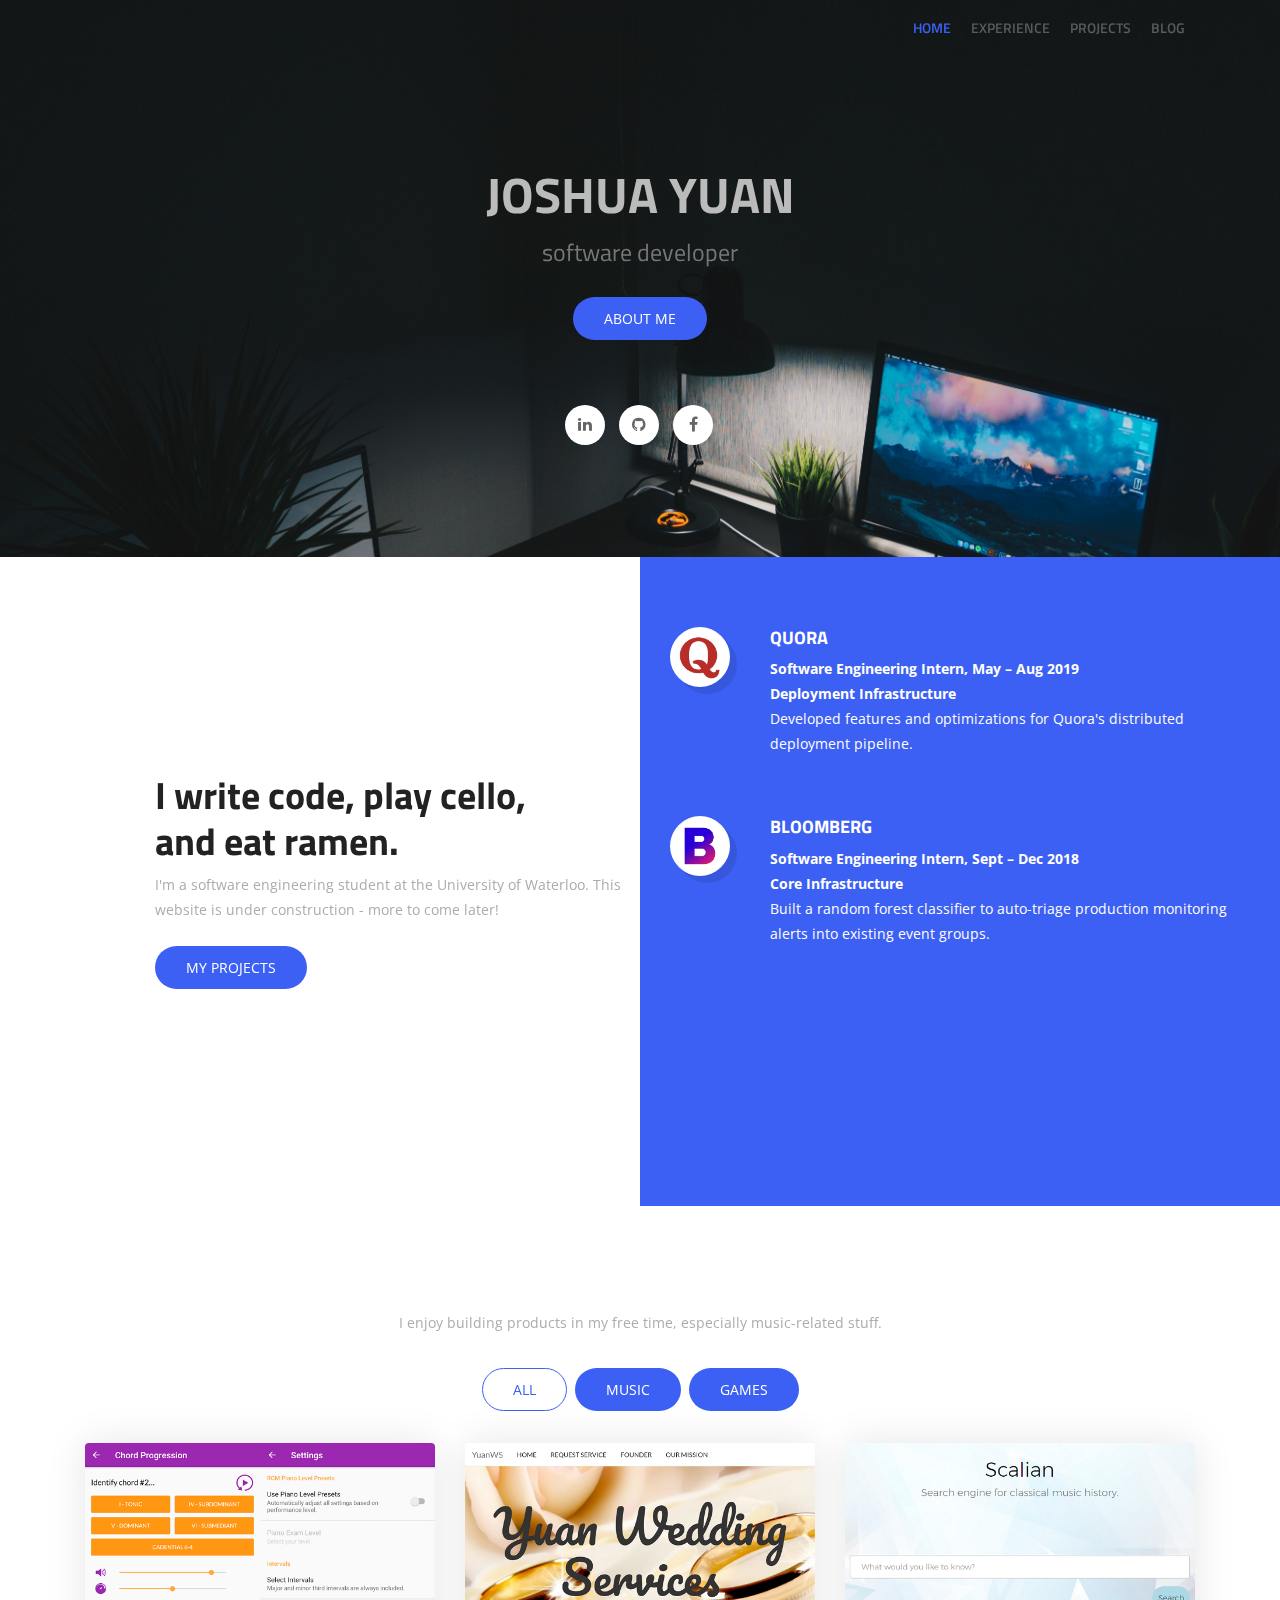
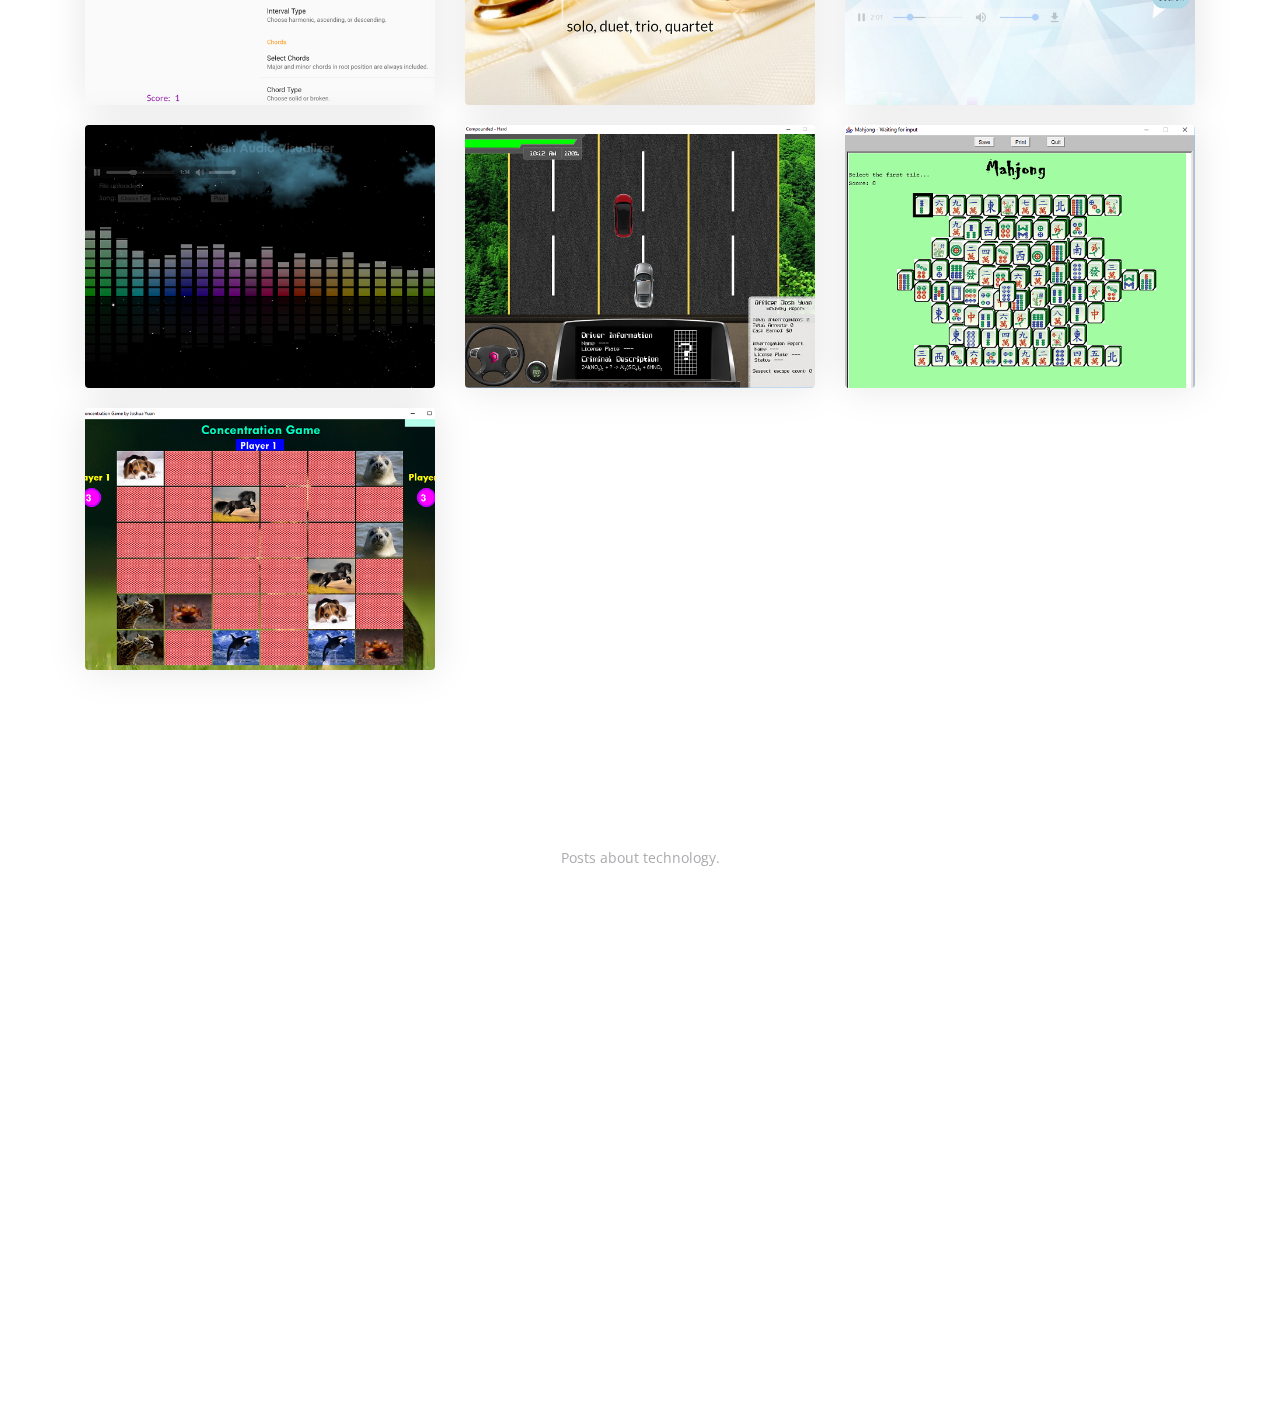
==== index.html @ 217c74e8 "add ramen" ====
<!DOCTYPE html>
<html lang="en">
  <head>
    <!-- Required meta tags -->
    <meta charset="utf-8">
    <meta name="viewport" content="width=device-width, initial-scale=1, shrink-to-fit=no">

    <title id="#joshuayuan">Joshua Yuan</title>

    <!-- Bootstrap CSS -->
    <link rel="stylesheet" href="assets/css/bootstrap.min.css" >
    <!-- Icon -->
    <link rel="stylesheet" href="assets/fonts/line-icons.css">
    <!-- Slicknav -->
    <link rel="stylesheet" href="assets/css/slicknav.css">
    <!-- Owl carousel -->
    <link rel="stylesheet" href="assets/css/owl.carousel.min.css">
    <link rel="stylesheet" href="assets/css/owl.theme.css">
    
    <link rel="stylesheet" href="assets/css/magnific-popup.css">
    <link rel="stylesheet" href="assets/css/nivo-lightbox.css">
    <!-- Animate -->
    <link rel="stylesheet" href="assets/css/animate.css">
    <!-- Main Style -->
    <link rel="stylesheet" href="assets/css/main.css">
    <!-- Responsive Style -->
    <link rel="stylesheet" href="assets/css/responsive.css">
    <link rel="stylesheet" href="https://cdnjs.cloudflare.com/ajax/libs/font-awesome/4.7.0/css/font-awesome.min.css">
  </head>
  <body>

    <!-- Header Area wrapper Starts -->
    <header id="header-wrap">
      <!-- Navbar Start -->
      <nav class="navbar navbar-expand-md bg-inverse fixed-top scrolling-navbar">
        <div class="container">
          <!-- Brand and toggle get grouped for better mobile display -->
          <!-- <a href="index.html" class="navbar-brand"><img src="assets/img/logo.png" alt=""></a>        -->
          <button class="navbar-toggler" type="button" data-toggle="collapse" data-target="#navbarCollapse" aria-controls="navbarCollapse" aria-expanded="false" aria-label="Toggle navigation">
            <i class="lni-menu"></i>
          </button>
          <div class="collapse navbar-collapse" id="navbarCollapse">
            <ul class="navbar-nav mr-auto w-100 justify-content-end clearfix">
              <li class="nav-item active">
                <a class="nav-link" href="#hero-area">
                  Home
                </a>
              </li>
              <li class="nav-item">
                <a class="nav-link" href="#experience">
                  Experience
                </a>
              </li>
              <li class="nav-item">
                <a class="nav-link" href="#projects">
                  Projects
                </a>
              </li>
              <li class="nav-item">
                <a class="nav-link" href="#blog">
                  Blog
                </a>
              </li>
            </ul>
          </div>
        </div>
      </nav>
      <!-- Navbar End -->

      <!-- Hero Area Start -->
      <div id="hero-area" class="hero-area-bg">
        <div class="container">
          <div class="row">
            <div class="col-md-12 col-sm-12">
              <div class="contents text-center">
                <div class="wow fadeInUp">
                  <h2 class="head-title">Joshua Yuan</h2>
                  <h3 id="subtitle">software developer</h3>
                </div>
                <div class="header-button wow fadeInUp" data-wow-delay="0.3s">
                  <a href="#experience" class="btn btn-common">About Me</a>
                </div>
              </div>
              <div class="row">
                <div class="col-lg-4 col-md-3 col-xs-12">
                  <div class="footer-logo">
                    <!-- <img src="assets/img/logo.png" alt=""> -->
                  </div>
                </div>
                <div class="col-lg-4 col-md-4 col-xs-12">     
                  <div class="social-icon text-center">
                    <a class="linkedin" href="https://www.linkedin.com/in/joshuayuan"><i class="fa fa-linkedin"></i></a>
                    <a class="linkedin" href="https://github.com/joshyuan360"><i class="fa fa-github"></i></a>
                    <a class="linkedin" href="https://www.facebook.com/yuan.joshua"><i class="fa fa-facebook"></i></a>
                  </div>
                </div>
                <div class="col-lg-4 col-md-5 col-xs-12">
                </div> 
              </div>
 <!--              <div class="img-thumb text-center wow fadeInUp" data-wow-delay="0.6s">
                <img class="img-fluid" src="assets/img/hero-1.png" alt="">
              </div> -->
            </div>
          </div>
        </div>
      </div>
      <!-- Hero Area End -->

    </header>
    <!-- Header Area wrapper End -->

    <!-- Feature Section Start -->
    <div id="experience">
      <div class="container-fluid">
        <div class="row">
          <div class="col-lg-6 col-md-12 col-sm-12">
            <div class="text-wrapper">
              <div>
                <h2 class="title-hl wow fadeInLeft" data-wow-delay="0.3s">I write code, play cello, <br> and eat ramen.</h2>
                <p class="mb-4">I'm a software engineering student at the University of Waterloo. This website is under construction - more to come later!</p>
                <a href="#projects" class="btn btn-common">My Projects</a>
              </div>
            </div>
          </div>
          <div class="col-lg-6 col-md-12 col-sm-12 padding-none feature-bg">
            <div class="feature-thumb">
              <div class="feature-item wow fadeInDown" data-wow-duration="1000ms" data-wow-delay="300ms">
                <div class="icon company-icon" id="quora-icon">
                </div>
                <div class="feature-content">
                  <h3>Quora</h3>
                  <p><b>Software Engineering Intern, May – Aug 2019<br>
                  Deployment Infrastructure</b><br>
                  Developed features and optimizations for Quora's distributed deployment pipeline.</p>
                </div>
              </div>
              <div class="feature-item wow fadeInDown" data-wow-duration="1000ms" data-wow-delay="500ms">
                <div class="icon company-icon" id="bloomberg-icon">
                </div>
                <div class="feature-content">
                  <h3>Bloomberg</h3>
                  <p><b>Software Engineering Intern, Sept – Dec 2018<br>
                  Core Infrastructure</b><br>
                  <p>Built a random forest classifier to auto-triage production monitoring alerts into existing event groups.</p>
                </div>
              </div>
              <div class="feature-item wow fadeInDown" data-wow-duration="1000ms" data-wow-delay="700ms">
                <div class="icon company-icon" id="shopify-icon">
                </div>
                <div class="feature-content">
                  <h3>Shopify</h3>
                  <p><b>Software Engineering Intern, Jan – Apr 2018<br>
                  Merchant Globalization</b><br>
                  <p>Created a background web service that detects and logs tax miscalculations during checkout.</p>
                </div>
              </div>
            </div>
          </div>
        </div>
      </div>
    </div>
    <!-- Feature Section End -->
    
    <!-- Portfolio Section -->
    <section id="projects" class="section-padding">
      <!-- Container Starts -->
      <div class="container">
        <div class="section-header text-center">
          <h2 class="section-title wow fadeInDown" data-wow-delay="0.3s">Personal Projects</h2>
          <p>I enjoy building products in my free time, especially music-related stuff.</p>
        </div>
        <div class="row">          
          <div class="col-md-12">
            <!-- Portfolio Controller/Buttons -->
            <div class="controls text-center">
              <a class="filter active btn btn-common btn-effect" data-filter="all">
                All 
              </a>
              <a class="filter btn btn-common btn-effect" data-filter=".music">
                Music 
              </a>
              <a class="filter btn btn-common btn-effect" data-filter=".games">
                Games
              </a>
            </div>
            <!-- Portfolio Controller/Buttons Ends-->
          </div>
        </div>

        <!-- Portfolio Recent Projects -->
        <div id="portfolio" class="row">
          <div class="col-lg-4 col-md-6 col-xs-12 mix music">
            <div class="portfolio-item">
              <div class="shot-item">
                <img src="assets/img/portfolio/eartraining.png" alt="" />  
                <div class="single-content">
                  <div class="fancy-table">
                    <div class="table-cell">
                      <div class="zoom-icon">
                        <a class="lightbox" href="assets/img/portfolio/img-1.jpg"></a>
                      </div>
                      <a href="https://play.google.com/store/apps/details?id=com.joshuayuan.eartraining">Ear Training</a>
                      <p>Aural training app for classical musicians with over 23k downloads on Google Play (Android).</p>
                    </div>
                  </div>
                </div>
              </div>               
            </div>
          </div>
          <div class="col-lg-4 col-md-6 col-xs-12 mix music">
            <div class="portfolio-item">
              <div class="shot-item">
                <img src="assets/img/portfolio/wedding.png" alt="" /> 
                <div class="single-content">
                  <div class="fancy-table">
                    <div class="table-cell">
                      <div class="zoom-icon">
                        <a class="lightbox" href="assets/img/portfolio/img-2.jpg"></a>
                      </div>
                      <a href="http://weddings.joshuayuan.com/">Wedding Music Services</a>
                      <p>Connects wedding organizers to live wedding performers across the Greater Toronto Area. Request solo performances, duets, trio, and quartets.</p>
                    </div>
                  </div>
                </div>
              </div>               
            </div>
          </div>
          <div class="col-lg-4 col-md-6 col-xs-12 mix music">
            <div class="portfolio-item">
              <div class="shot-item">
                <img src="assets/img/portfolio/scalian.png" alt="" />  
                <div class="single-content">
                  <div class="fancy-table">
                    <div class="table-cell">
                      <div class="zoom-icon">
                        <a class="lightbox" href="assets/img/portfolio/img-3.jpg"></a>
                      </div>
                      <a href="http://history.joshuayuan.com/">Scalian</a>
                      <p>A search engine for music history that uses natural language processing.</p>
                    </div>
                  </div>
                </div>
              </div>               
            </div>
          </div>
          <div class="col-lg-4 col-md-6 col-xs-12 mix music">
            <div class="portfolio-item">
              <div class="shot-item">
                <img src="assets/img/portfolio/visualizer.png" alt="" /> 
                <div class="single-content">
                  <div class="fancy-table">
                    <div class="table-cell">
                      <div class="zoom-icon">
                        <a class="lightbox" href="assets/img/portfolio/img-4.jpg"></a>
                      </div>
                      <a href="http://audiovisualizer.joshuayuan.com/">Audio Visualizer</a>
                      <p>Upload your favourite song and see real-time animations!</p>
                    </div>
                  </div>
                </div>
              </div>               
            </div>
          </div>
          <div class="col-lg-4 col-md-6 col-xs-12 mix games">
            <div class="portfolio-item">
              <div class="shot-item">
                <img src="assets/img/portfolio/compounded.png" alt="" />  
                <div class="single-content">
                  <div class="fancy-table">
                    <div class="table-cell">
                      <div class="zoom-icon">
                        <a class="lightbox" href="assets/img/portfolio/img-5.jpg"></a>
                      </div>
                      <a href="https://www.dropbox.com/s/d13jefhcqn0vv1t/Compounded.zip?dl=0">Compounded</a>
                      <p>Desktop car racing game designed to help high school students learn chemistry concepts.</p>
                    </div>
                  </div>
                </div>
              </div>               
            </div>
          </div>
          <div class="col-lg-4 col-md-6 col-xs-12 mix games">
            <div class="portfolio-item">
              <div class="shot-item">
                <img src="assets/img/portfolio/mahjong.png" alt="" />  
                <div class="single-content">
                  <div class="fancy-table">
                    <div class="table-cell">
                      <div class="zoom-icon">
                        <a class="lightbox" href="assets/img/portfolio/img-6.jpg"></a>
                      </div>
                      <a href="http://www.joshuayuan.com/software/Mahjong.zip">Mahjong Solitaire</a>
                      <p>A puzzle game based on a classic Chinese game for four persons.</p>
                    </div>
                  </div>
                </div>
              </div>               
            </div>
          </div>
          <div class="col-lg-4 col-md-6 col-xs-12 mix games">
            <div class="portfolio-item">
              <div class="shot-item">
                <img src="assets/img/portfolio/concentration.png" alt="" />  
                <div class="single-content">
                  <div class="fancy-table">
                    <div class="table-cell">
                      <div class="zoom-icon">
                        <a class="lightbox" href="assets/img/portfolio/img-6.jpg"></a>
                      </div>
                      <a href="http://www.joshuayuan.com/software/ConcentrationGame.zip">Concentration</a>
                      <p>Try to flip two cards with the same animal - challenge your memory!</p>
                    </div>
                  </div>
                </div>
              </div>               
            </div>
          </div>
        </div>
      </div>
      <!-- Container Ends -->
    </section>
    <!-- Portfolio Section Ends --> 

    <!-- Blog Section -->
    <section id="blog" class="section-padding">
      <!-- Container Starts -->
      <div class="container">
        <div class="section-header text-center">
          <h2 class="section-title wow fadeInDown" data-wow-delay="0.3s">Latest Blog</h2>
          <p>Posts about technology.</p>
        </div>
        <div class="row">
          <div class="col-lg-4 col-md-6 col-sm-12 col-xs-12 blog-item">
            <!-- Blog Item Starts -->
            <div class="blog-item-wrapper wow fadeInLeft" data-wow-delay="0.3s">
              <div class="blog-item-img">
                <a href="http://blog.joshuayuan.com/2018/12/09/tax-engine-componentization-@-shopify.html">
                  <img src="assets/img/blog/img3.jpg" alt="">
                </a>                
              </div>
              <div class="blog-item-text"> 
                <h3>
                <a href="http://blog.joshuayuan.com/2018/12/09/tax-engine-componentization-@-shopify.html">Tax Engine Componentization @ Shopify</a>
                </h3>
                <p>
                The engineering decisions made by Shopify’s tax team during their search for the best way to decouple the new tax engine with its consumers.
                </p>
                <a href="http://blog.joshuayuan.com/2018/12/09/tax-engine-componentization-@-shopify.html" class="btn btn-common btn-rm">Read More</a>
              </div>
            </div>
            <!-- Blog Item Wrapper Ends-->
          </div>

          <div class="col-lg-4 col-md-6 col-sm-12 col-xs-12 blog-item">
            <!-- Blog Item Starts -->
            <div class="blog-item-wrapper wow fadeInUp" data-wow-delay="0.6s">
              <div class="blog-item-img">
                <a href="#">
                  <img src="assets/img/blog/img2.jpg" alt="">
                </a>                
              </div>
              <div class="blog-item-text"> 
                <h3>
                <a href="#">Improving Continuous Deployment Efficiency @ Quora</a>
                </h3>
                <p>
                Engineering tradeoffs, optimization tradeoffs, increasing parallelism. 
                </p>
                <a href="#" class="btn btn-common btn-rm">Coming Soon</a>
              </div>
            </div>
            <!-- Blog Item Wrapper Ends-->
          </div>
        </div>
      </div>
    </section>
    <!-- blog Section End -->

    <!-- Go to Top Link -->
    <a href="#" class="back-to-top">
    	<i class="lni-arrow-up"></i>
    </a>
    
    <!-- Preloader -->
    <div id="preloader">
      <div class="loader" id="loader-1"></div>
    </div>
    <!-- End Preloader -->
    
    <!-- jQuery first, then Popper.js, then Bootstrap JS -->
    <script src="assets/js/jquery-min.js"></script>
    <script src="assets/js/popper.min.js"></script>
    <script src="assets/js/bootstrap.min.js"></script>
    <script src="assets/js/owl.carousel.min.js"></script>
    <script src="assets/js/jquery.mixitup.js"></script>
    <script src="assets/js/wow.js"></script>
    <script src="assets/js/jquery.nav.js"></script>
    <script src="assets/js/scrolling-nav.js"></script>
    <script src="assets/js/jquery.easing.min.js"></script>
    <script src="assets/js/jquery.counterup.min.js"></script>  
    <script src="assets/js/nivo-lightbox.js"></script>     
    <script src="assets/js/jquery.magnific-popup.min.js"></script>     
    <script src="assets/js/waypoints.min.js"></script>   
    <script src="assets/js/jquery.slicknav.js"></script>
    <script src="assets/js/main.js"></script>
    <script src="assets/js/form-validator.min.js"></script>
    <script src="assets/js/contact-form-script.min.js"></script>
      
  </body>
</html>
---- assets/fonts/line-icons.css ----
@font-face {
  font-family: 'LineIcons';
  src:  url('../fonts/LineIcons.eot?tc3uo0');
  src:  url('../fonts/LineIcons.eot?tc3uo0#iefix') format('embedded-opentype'),
    url('../fonts/LineIcons.ttf?tc3uo0') format('truetype'),
    url('../fonts/LineIcons.woff?tc3uo0') format('woff'),
    url('../fonts/LineIcons.svg?tc3uo0#LineIcons') format('svg');
  font-weight: normal;
  font-style: normal;
}

[class^="lni-"], [class*=" lni-"] {
  /* use !important to prevent issues with browser extensions that change fonts */
  font-family: 'LineIcons' !important;
  speak: none;
  font-style: normal;
  font-weight: normal;
  font-variant: normal;
  text-transform: none;
  line-height: 1;

  /* Better Font Rendering =========== */
  -webkit-font-smoothing: antialiased;
  -moz-osx-font-smoothing: grayscale;
}

.lni-image:before {
  content: "\e991";
}
.lni-linkedin-filled:before {
  content: "\e9ac";
}
.lni-add-files:before {
  content: "\e900";
}
.lni-agenda:before {
  content: "\e901";
}
.lni-alarm-clock:before {
  content: "\e902";
}
.lni-alarm:before {
  content: "\e903";
}
.lni-amazon:before {
  content: "\e904";
}
.lni-amex:before {
  content: "\e905";
}
.lni-anchor:before {
  content: "\e906";
}
.lni-android:before {
  content: "\e907";
}
.lni-angle-double-down:before {
  content: "\e908";
}
.lni-angle-double-left:before {
  content: "\e909";
}
.lni-angle-double-right:before {
  content: "\e90a";
}
.lni-angle-double-up:before {
  content: "\e90b";
}
.lni-apartment:before {
  content: "\e90c";
}
.lni-apple:before {
  content: "\e90d";
}
.lni-archive:before {
  content: "\e90e";
}
.lni-arrow-down-circle:before {
  content: "\e90f";
}
.lni-arrow-down:before {
  content: "\e910";
}
.lni-arrow-left-circle:before {
  content: "\e911";
}
.lni-arrow-left:before {
  content: "\e912";
}
.lni-arrow-right-circle:before {
  content: "\e913";
}
.lni-arrow-right:before {
  content: "\e914";
}
.lni-arrow-top-left:before {
  content: "\e915";
}
.lni-arrow-top-right:before {
  content: "\e916";
}
.lni-arrow-up-circle:before {
  content: "\e917";
}
.lni-arrow-up:before {
  content: "\e918";
}
.lni-arrows-horizontal:before {
  content: "\e919";
}
.lni-arrows-vertical:before {
  content: "\e91a";
}
.lni-ban:before {
  content: "\e91b";
}
.lni-bar-chart:before {
  content: "\e91c";
}
.lni-basketball:before {
  content: "\e91d";
}
.lni-behance:before {
  content: "\e91e";
}
.lni-bi-cycle:before {
  content: "\e91f";
}
.lni-bitbucket:before {
  content: "\e920";
}
.lni-bitcoin:before {
  content: "\e921";
}
.lni-blackboard:before {
  content: "\e922";
}
.lni-bluetooth:before {
  content: "\e923";
}
.lni-bold:before {
  content: "\e924";
}
.lni-bolt-alt:before {
  content: "\e925";
}
.lni-bolt:before {
  content: "\e926";
}
.lni-book:before {
  content: "\e927";
}
.lni-bookmark-alt:before {
  content: "\e928";
}
.lni-bookmark:before {
  content: "\e929";
}
.lni-briefcase:before {
  content: "\e92a";
}
.lni-brush-alt:before {
  content: "\e92b";
}
.lni-brush:before {
  content: "\e92c";
}
.lni-bubble:before {
  content: "\e92d";
}
.lni-bug:before {
  content: "\e92e";
}
.lni-bulb:before {
  content: "\e92f";
}
.lni-bullhorn:before {
  content: "\e930";
}
.lni-bus:before {
  content: "\e931";
}
.lni-calendar:before {
  content: "\e932";
}
.lni-camera:before {
  content: "\e933";
}
.lni-car:before {
  content: "\e934";
}
.lni-cart-full:before {
  content: "\e935";
}
.lni-cart:before {
  content: "\e936";
}
.lni-check-box:before {
  content: "\e937";
}
.lni-check-mark-circle:before {
  content: "\e938";
}
.lni-chevron-down-circle:before {
  content: "\e939";
}
.lni-chevron-down:before {
  content: "\e93a";
}
.lni-chevron-left-circle:before {
  content: "\e93b";
}
.lni-chevron-left:before {
  content: "\e93c";
}
.lni-chevron-right-circle:before {
  content: "\e93d";
}
.lni-chevron-right:before {
  content: "\e93e";
}
.lni-chevron-up-circle:before {
  content: "\e93f";
}
.lni-chevron-up:before {
  content: "\e940";
}
.lni-chrome:before {
  content: "\e941";
}
.lni-circle-minus:before {
  content: "\e942";
}
.lni-clipboard:before {
  content: "\e943";
}
.lni-close:before {
  content: "\e944";
}
.lni-cloud-check:before {
  content: "\e945";
}
.lni-cloud-download:before {
  content: "\e946";
}
.lni-cloud-sync:before {
  content: "\e947";
}
.lni-cloud-upload:before {
  content: "\e948";
}
.lni-cloud:before {
  content: "\e949";
}
.lni-code:before {
  content: "\e94a";
}
.lni-coffee-cup:before {
  content: "\e94b";
}
.lni-cog:before {
  content: "\e94c";
}
.lni-color-pallet:before {
  content: "\e94d";
}
.lni-comment-reply-alt:before {
  content: "\e94e";
}
.lni-comments-alt:before {
  content: "\e94f";
}
.lni-comments:before {
  content: "\e950";
}
.lni-construction:before {
  content: "\e951";
}
.lni-control-panel:before {
  content: "\e952";
}
.lni-crop:before {
  content: "\e953";
}
.lni-cross-circle:before {
  content: "\e954";
}
.lni-crown:before {
  content: "\e955";
}
.lni-css3:before {
  content: "\e956";
}
.lni-cup:before {
  content: "\e957";
}
.lni-cut:before {
  content: "\e958";
}
.lni-dashboard:before {
  content: "\e959";
}
.lni-database:before {
  content: "\e95a";
}
.lni-dinner:before {
  content: "\e95b";
}
.lni-direction-alt:before {
  content: "\e95c";
}
.lni-direction-ltr:before {
  content: "\e95d";
}
.lni-direction-rtl:before {
  content: "\e95e";
}
.lni-direction:before {
  content: "\e95f";
}
.lni-display:before {
  content: "\e960";
}
.lni-download:before {
  content: "\e961";
}
.lni-drop:before {
  content: "\e962";
}
.lni-dropbox:before {
  content: "\e963";
}
.lni-drupal:before {
  content: "\e964";
}
.lni-emoji-neutral:before {
  content: "\e965";
}
.lni-emoji-sad:before {
  content: "\e966";
}
.lni-emoji-smile:before {
  content: "\e967";
}
.lni-empty-file:before {
  content: "\e968";
}
.lni-enter:before {
  content: "\e969";
}
.lni-envelope:before {
  content: "\e96a";
}
.lni-eraser:before {
  content: "\e96b";
}
.lni-exit-down:before {
  content: "\e96c";
}
.lni-exit-up:before {
  content: "\e96d";
}
.lni-exit:before {
  content: "\e96e";
}
.lni-eye:before {
  content: "\e96f";
}
.lni-facebook-filled:before {
  content: "\e970";
}
.lni-facebook:before {
  content: "\e971";
}
.lni-files:before {
  content: "\e972";
}
.lni-film-play:before {
  content: "\e973";
}
.lni-firefox:before {
  content: "\e974";
}
.lni-flag-alt:before {
  content: "\e975";
}
.lni-flag-cubic:before {
  content: "\e976";
}
.lni-flag:before {
  content: "\e977";
}
.lni-folder:before {
  content: "\e978";
}
.lni-frame-contract:before {
  content: "\e979";
}
.lni-frame-expand:before {
  content: "\e97a";
}
.lni-full-screen:before {
  content: "\e97b";
}
.lni-funnel:before {
  content: "\e97c";
}
.lni-gallery:before {
  content: "\e97d";
}
.lni-game:before {
  content: "\e97e";
}
.lni-gift:before {
  content: "\e97f";
}
.lni-git:before {
  content: "\e980";
}
.lni-github:before {
  content: "\e981";
}
.lni-google-plus:before {
  content: "\e982";
}
.lni-graduation:before {
  content: "\e983";
}
.lni-grid-alt:before {
  content: "\e984";
}
.lni-grid:before {
  content: "\e985";
}
.lni-hammer:before {
  content: "\e986";
}
.lni-hand:before {
  content: "\e987";
}
.lni-harddrive:before {
  content: "\e988";
}
.lni-headphone-alt:before {
  content: "\e989";
}
.lni-headphone:before {
  content: "\e98a";
}
.lni-heart-filled:before {
  content: "\e98b";
}
.lni-heart-pulse:before {
  content: "\e98c";
}
.lni-heart:before {
  content: "\e98d";
}
.lni-help:before {
  content: "\e98e";
}
.lni-highlight-alt:before {
  content: "\e98f";
}
.lni-highlight:before {
  content: "\e990";
}
.lni-hobile:before {
  content: "\e992";
}
.lni-home:before {
  content: "\e993";
}
.lni-hourglass:before {
  content: "\e994";
}
.lni-html5:before {
  content: "\e995";
}
.lni-inbox:before {
  content: "\e996";
}
.lni-indent-decrease:before {
  content: "\e997";
}
.lni-indent-increase:before {
  content: "\e998";
}
.lni-Infinite:before {
  content: "\e999";
}
.lni-information:before {
  content: "\e99a";
}
.lni-instagram-filled:before {
  content: "\e99b";
}
.lni-instagram:before {
  content: "\e99c";
}
.lni-italic:before {
  content: "\e99d";
}
.lni-joomla:before {
  content: "\e99e";
}
.lni-key:before {
  content: "\e99f";
}
.lni-keyboard:before {
  content: "\e9a0";
}
.lni-laptop-phone:before {
  content: "\e9a1";
}
.lni-laptop:before {
  content: "\e9a2";
}
.lni-layers:before {
  content: "\e9a3";
}
.lni-layout:before {
  content: "\e9a4";
}
.lni-leaf:before {
  content: "\e9a5";
}
.lni-licencse:before {
  content: "\e9a6";
}
.lni-line-dashed:before {
  content: "\e9a7";
}
.lni-line-dotted:before {
  content: "\e9a8";
}
.lni-line-double:before {
  content: "\e9a9";
}
.lni-line-spacing:before {
  content: "\e9aa";
}
.lni-link:before {
  content: "\e9ab";
}
.lni-linkedin:before {
  content: "\e9ad";
}
.lni-list:before {
  content: "\e9ae";
}
.lni-lock:before {
  content: "\e9af";
}
.lni-magnet:before {
  content: "\e9b0";
}
.lni-magnifier:before {
  content: "\e9b1";
}
.lni-map-marker:before {
  content: "\e9b2";
}
.lni-map:before {
  content: "\e9b3";
}
.lni-mastercard:before {
  content: "\e9b4";
}
.lni-medall-alt:before {
  content: "\e9b5";
}
.lni-medall:before {
  content: "\e9b6";
}
.lni-medium:before {
  content: "\e9b7";
}
.lni-menu-circle:before {
  content: "\e9b8";
}
.lni-menu:before {
  content: "\e9b9";
}
.lni-mic:before {
  content: "\e9ba";
}
.lni-microphone:before {
  content: "\e9bb";
}
.lni-minus:before {
  content: "\e9bc";
}
.lni-mobile:before {
  content: "\e9bd";
}
.lni-more-alt:before {
  content: "\e9be";
}
.lni-more:before {
  content: "\e9bf";
}
.lni-mouse:before {
  content: "\e9c0";
}
.lni-move:before {
  content: "\e9c1";
}
.lni-music:before {
  content: "\e9c2";
}
.lni-notepad:before {
  content: "\e9c3";
}
.lni-package:before {
  content: "\e9c4";
}
.lni-page-break:before {
  content: "\e9c5";
}
.lni-paint-bucket:before {
  content: "\e9c6";
}
.lni-paint-roller:before {
  content: "\e9c7";
}
.lni-paperclip:before {
  content: "\e9c8";
}
.lni-paypal:before {
  content: "\e9c9";
}
.lni-pencil-alt:before {
  content: "\e9ca";
}
.lni-pencil:before {
  content: "\e9cb";
}
.lni-phone-handset:before {
  content: "\e9cc";
}
.lni-phone:before {
  content: "\e9cd";
}
.lni-pie-chart:before {
  content: "\e9ce";
}
.lni-pilcrow:before {
  content: "\e9cf";
}
.lni-pin-alt:before {
  content: "\e9d0";
}
.lni-pin-corner:before {
  content: "\e9d1";
}
.lni-pin:before {
  content: "\e9d2";
}
.lni-pinterest:before {
  content: "\e9d3";
}
.lni-playstore:before {
  content: "\e9d4";
}
.lni-plug:before {
  content: "\e9d5";
}
.lni-plus:before {
  content: "\e9d6";
}
.lni-pointer-down:before {
  content: "\e9d7";
}
.lni-pointer-left:before {
  content: "\e9d8";
}
.lni-pointer-right:before {
  content: "\e9d9";
}
.lni-pointer-up:before {
  content: "\e9da";
}
.lni-pointer:before {
  content: "\e9db";
}
.lni-power-switch:before {
  content: "\e9dc";
}
.lni-printer:before {
  content: "\e9dd";
}
.lni-pulse:before {
  content: "\e9de";
}
.lni-question-circle:before {
  content: "\e9df";
}
.lni-quora:before {
  content: "\e9e0";
}
.lni-reddit:before {
  content: "\e9e1";
}
.lni-reload:before {
  content: "\e9e2";
}
.lni-reply:before {
  content: "\e9e3";
}
.lni-rocket:before {
  content: "\e9e4";
}
.lni-rss-feed:before {
  content: "\e9e5";
}
.lni-ruler-alt:before {
  content: "\e9e6";
}
.lni-ruler-pencil:before {
  content: "\e9e7";
}
.lni-ruler:before {
  content: "\e9e8";
}
.lni-save-alt:before {
  content: "\e9e9";
}
.lni-save:before {
  content: "\e9ea";
}
.lni-search:before {
  content: "\e9eb";
}
.lni-select:before {
  content: "\e9ec";
}
.lni-share-alt:before {
  content: "\e9ed";
}
.lni-share:before {
  content: "\e9ee";
}
.lni-shield:before {
  content: "\e9ef";
}
.lni-shift-left:before {
  content: "\e9f0";
}
.lni-shift-right:before {
  content: "\e9f1";
}
.lni-shortcode:before {
  content: "\e9f2";
}
.lni-signal:before {
  content: "\e9f3";
}
.lni-slice:before {
  content: "\e9f4";
}
.lni-sort-alpha-asc:before {
  content: "\e9f5";
}
.lni-sort-amount-asc:before {
  content: "\e9f6";
}
.lni-soundcloud:before {
  content: "\e9f7";
}
.lni-spellcheck:before {
  content: "\e9f8";
}
.lni-spotify:before {
  content: "\e9f9";
}
.lni-spray:before {
  content: "\e9fa";
}
.lni-stamp:before {
  content: "\e9fb";
}
.lni-star-empty:before {
  content: "\e9fc";
}
.lni-star-filled:before {
  content: "\e9fd";
}
.lni-star-half:before {
  content: "\e9fe";
}
.lni-star:before {
  content: "\e9ff";
}
.lni-stats-down:before {
  content: "\ea00";
}
.lni-stats-up:before {
  content: "\ea01";
}
.lni-strikethrough:before {
  content: "\ea02";
}
.lni-stripe:before {
  content: "\ea03";
}
.lni-support:before {
  content: "\ea04";
}
.lni-tab:before {
  content: "\ea05";
}
.lni-tag:before {
  content: "\ea06";
}
.lni-target:before {
  content: "\ea07";
}
.lni-teabag:before {
  content: "\ea08";
}
.lni-text-align-right:before {
  content: "\ea09";
}
.lni-text-align-center:before {
  content: "\ea0a";
}
.lni-text-align-justify:before {
  content: "\ea0b";
}
.lni-text-align-left:before {
  content: "\ea0c";
}
.lni-text-format-remove:before {
  content: "\ea0d";
}
.lni-text-format:before {
  content: "\ea0e";
}
.lni-text-size:before {
  content: "\ea0f";
}
.lni-thought:before {
  content: "\ea10";
}
.lni-thumbs-down:before {
  content: "\ea11";
}
.lni-thumbs-up:before {
  content: "\ea12";
}
.lni-ticket-alt:before {
  content: "\ea13";
}
.lni-ticket:before {
  content: "\ea14";
}
.lni-timer:before {
  content: "\ea15";
}
.lni-train:before {
  content: "\ea16";
}
.lni-trash:before {
  content: "\ea17";
}
.lni-tshirt:before {
  content: "\ea18";
}
.lni-github-original:before {
  /*content: "\ea19";*/
  content: "\ea73";
}
.lni-github:before {
  content: "\ea1a";
}
.lni-underline:before {
  content: "\ea1b";
}
.lni-unlink:before {
  content: "\ea1c";
}
.lni-unlock:before {
  content: "\ea1d";
}
.lni-upload:before {
  content: "\ea1e";
}
.lni-user:before {
  content: "\ea1f";
}
.lni-users:before {
  content: "\ea20";
}
.lni-vector:before {
  content: "\ea21";
}
.lni-video:before {
  content: "\ea22";
}
.lni-visa:before {
  content: "\ea23";
}
.lni-volume-high:before {
  content: "\ea24";
}
.lni-volume-low:before {
  content: "\ea25";
}
.lni-volume-medium:before {
  content: "\ea26";
}
.lni-volume-mute:before {
  content: "\ea27";
}
.lni-wallet:before {
  content: "\ea28";
}
.lni-warning:before {
  content: "\ea29";
}
.lni-wheelchair:before {
  content: "\ea2a";
}
.lni-wordpress-filled:before {
  content: "\ea2b";
}
.lni-wordpress:before {
  content: "\ea2c";
}
.lni-world-alt:before {
  content: "\ea2d";
}
.lni-world:before {
  content: "\ea2e";
}
.lni-write:before {
  content: "\ea2f";
}
.lni-zip:before {
  content: "\ea30";
}
.lni-zoom-in:before {
  content: "\ea31";
}
.lni-zoom-out:before {
  content: "\ea32";
}
---- assets/css/main.css ----
@import url("https://fonts.googleapis.com/css?family=Open+Sans|Titillium+Web:600,700");
html {
  overflow-x: hidden;
}

#subtitle {
  font-size: 24px;
  margin-bottom: 30px;
  font-weight: normal;
  color: #777;
}

.company-icon {
  box-shadow: 7px 7px  rgba(0, 0, 0, 0.1);
}

#quora-icon {
  background-image: url('../img/logo/quora.png');
  background-size: cover;
}

#bloomberg-icon {
  background-image: url('../img/logo/bloomberg.png');
  background-size: cover;
}

#shopify-icon {
  background-image: url('../img/logo/shopify.png');
  background-size: cover;
}

body {
  background: #fff;
  font-size: 14px;
  font-weight: 400;
  font-family: 'Open Sans', sans-serif;
  -webkit-box-sizing: border-box;
  -moz-box-sizing: border-box;
  box-sizing: border-box;
  -webkit-font-smoothing: subpixel-antialiased;
  color: #abacae;
  line-height: 25px;
  -webkit-backface-visibility: hidden;
  backface-visibility: hidden;
  overflow-x: hidden;
}

h1, h2, h3, h4 {
  font-size: 38px;
  color: #222222;
  font-weight: 700;
  font-family: 'Titillium Web', sans-serif;
}

a {
  -webkit-transition: all 0.2s linear;
  -moz-transition: all 0.2s linear;
  -o-transition: all 0.2s linear;
  transition: all 0.2s linear;
}

a:hover {
  text-decoration: none;
}

a a:focus {
  outline: none;
}

p {
  font-weight: 400;
  font-family: 'Open Sans', sans-serif;
  margin: 0px;
  font-size: 14px;
}

ul, ol {
  list-style: outside none none;
  margin: 0;
  padding: 0;
}

ul li, ol li {
  list-style: none;
}

a:not([href]):not([tabindex]) {
  color: #fff;
}

.section-header {
  margin-bottom: 30px;
}

.section-header p {
  text: center;
  font-weight: 400;
  line-height: 26px;
}

.section-title {
  font-size: 30px;
  color: #222222;
  display: inline-block;
  font-weight: 700;
  text-transform: uppercase;
  position: relative;
}

.padding-none {
  padding: 0px;
}

.bg-gray {
  background: #f9f9f9;
}

.overlay {
  position: absolute;
  width: 100%;
  height: 100%;
  top: 0px;
  left: 0px;
  background: rgba(15, 17, 27, 0.8);
}

.btn {
  font-size: 14px;
  padding: 10px 30px;
  cursor: pointer;
  font-weight: 400;
  color: #fff;
  border-radius: 30px;
  -webkit-transition: all 0.2s linear;
  -moz-transition: all 0.2s linear;
  -o-transition: all 0.2s linear;
  transition: all 0.2s linear;
  display: inline-block;
}

.btn:focus,
.btn:active {
  box-shadow: none;
  outline: none;
  color: #fff;
}

.btn-common {
  background-color: #3d60f4;
  position: relative;
  z-index: 1;
  text-transform: uppercase;
}

.btn-common:hover {
  color: #fff;
  background-color: #222;
  box-shadow: 0 6px 22px rgba(0, 0, 0, 0.1);
  transition: all .2s ease-in-out;
  -moz-transition: all .2s ease-in-out;
  -webkit-transition: all .2s ease-in-out;
}

.btn-border {
  color: #3d60f4;
  background-color: transparent;
  border: 1px solid #3d60f4;
  border-radius: 30px;
  text-transform: uppercase;
}

.btn-border:hover {
  color: #fff;
  border-color: #3d60f4;
  background-color: #3d60f4;
}

.btn-border:focus {
  color: #fff;
  border-color: #3d60f4;
  background-color: #3d60f4;
}

.btn-lg {
  padding: 14px 33px;
  text-transform: uppercase;
  font-size: 16px;
}

.btn-rm {
  padding: 7px 18px;
  text-transform: capitalize;
}

button:focus {
  outline: none !important;
}

.icon-close, .icon-check {
  color: #3d60f4;
}

.social-icon a {
  color: #666;
  background: #fff;
  width: 40px;
  height: 40px;
  line-height: 34px;
  display: inline-block;
  text-align: center;
  border-radius: 100%;
  font-size: 16px;
  margin: 15px 6px 12px 4px;
  padding-top: 2px;
  transition: all 0.3s ease-in-out 0s;
  -moz-transition: all 0.3s ease-in-out 0s;
  -webkit-transition: all 0.3s ease-in-out 0s;
  -o-transition: all 0.3s ease-in-out 0s;
}

.social-icon a:hover {
  color: #fff !important;
}

.social-icon .facebook:hover {
  background: #3b5999;
}

.social-icon .github:hover {
  background: #4A9CEC;
}

.social-icon .instagram:hover {
  background: #D6274D;
}

.social-icon .linkedin:hover {
  background: #1260A2;
}

.social-icon .google:hover {
  background: #CE332A;
}

/* ScrollToTop */
a.back-to-top {
  display: none;
  position: fixed;
  bottom: 18px;
  right: 15px;
  text-decoration: none;
}

a.back-to-top i {
  display: block;
  font-size: 22px;
  width: 40px;
  height: 40px;
  line-height: 40px;
  color: #fff;
  background: #3d60f4;
  border-radius: 30px;
  text-align: center;
  transition: all 0.2s ease-in-out;
  -moz-transition: all 0.2s ease-in-out;
  -webkit-transition: all 0.2s ease-in-out;
  -o-transition: all 0.2s ease-in-out;
  box-shadow: 0 0 4px rgba(0, 0, 0, 0.14), 0 4px 8px rgba(0, 0, 0, 0.28);
}

a.back-to-top:hover, a.back-to-top:focus {
  text-decoration: none;
}

/* Preloader */
#preloader {
  position: fixed;
  top: 0;
  left: 0;
  right: 0;
  bottom: 0;
  background-color: #fff;
  z-index: 9999999;
}

.loader {
  top: 50%;
  width: 50px;
  height: 50px;
  border-radius: 100%;
  position: relative;
  margin: 0 auto;
}

#loader-1:before, #loader-1:after {
  content: "";
  position: absolute;
  top: -10px;
  left: -10px;
  width: 100%;
  height: 100%;
  border-radius: 100%;
  border: 7px solid transparent;
  border-top-color: #3d60f4;
}

#loader-1:before {
  z-index: 100;
  animation: spin 1s infinite;
}

#loader-1:after {
  border: 7px solid #f2f2f2;
}

@keyframes spin {
  0% {
    -webkit-transform: rotate(0deg);
    -ms-transform: rotate(0deg);
    -o-transform: rotate(0deg);
    transform: rotate(0deg);
  }
  100% {
    -webkit-transform: rotate(360deg);
    -ms-transform: rotate(360deg);
    -o-transform: rotate(360deg);
    transform: rotate(360deg);
  }
}

.section-padding {
  padding: 60px 0;
}

hr {
  border-top: 1px dotted #ddd;
}

.feature-bg {
  background: #3d60f4;
}

.text-wrapper {
  height: 100%;
  display: table;
  padding-left: 140px;
}

.text-wrapper > div {
  vertical-align: middle;
  display: table-cell;
}

.feature-thumb {
  padding: 40px 0;
}

.feature-item {
  padding: 30px;
}

.feature-item .icon {
  float: left;
  border: 1px solid #fff;
  width: 60px;
  height: 60px;
  text-align: center;
  border-radius: 50%;
  transition: all .6s ease;
  -moz-transition: all .6s ease;
  -webkit-transition: all .6s ease;
}

.feature-item .icon i {
  font-size: 36px;
  color: #fff;
  line-height: 80px;
}

.feature-content {
  color: #fff;
  margin-left: 100px;
}

.feature-content h3 {
  color: #fff;
  text-transform: uppercase;
  font-size: 18px;
}

.feature-item:hover .icon {
  background: #fff;
}

.feature-item:hover .icon i {
  color: #3d60f4;
}

/* Services Item */
.services-item {
  /*background: #fff;*/
  background-image: url('../img/portfolio/eartraining.png');
  background-size: cover;
  margin: 15px 0;
  padding: 30px;
  border-radius: 4px;
  text-align: left;
  box-shadow: 0px 0px 40px 0px rgba(0, 0, 0, 0.1);
  transition: all 0.3s ease-in-out 0s;
  -moz-transition: all 0.3s ease-in-out 0s;
  -webkit-transition: all 0.3s ease-in-out 0s;
  -o-transition: all 0.3s ease-in-out 0s;
}

.services-item .icon i {
  font-size: 42px;
  color: #3d60f4;
}

.services-item .services-content h3 {
  font-weight: 600;
  text-transform: uppercase;
  margin-bottom: 10px;
}

.services-item .services-content h3 a {
  font-size: 18px;
  color: #585b60;
}

.services-item .services-content h3 a:hover {
  color: #3d60f4;
}

.services-item:hover {
  box-shadow: 0 20px 30px 0 rgba(0, 0, 0, 0.08);
}

#service {
  position: relative;
}

/* Container Outside Shape */
.container-outside {
  position: absolute;
  top: 0;
  right: 0;
  width: 47.1%;
  height: 100%;
  background: #3d60f4;
  overflow: hidden;
}

.heading {
  padding-left: 30px;
}

.d-table {
  display: table;
  width: 100%;
  height: 100%;
}

.dt-cell {
  display: table-cell;
  vertical-align: middle;
}

.skill-area img {
  border-radius: 4px;
}

.skills-section {
  margin-top: 30px;
}

.skills-section .progress-box h5 {
  color: #222222;
  font-size: 14px;
  text-transform: uppercase;
  font-weight: 600;
}

.skills-section .progress {
  background: #f9f9f9;
  height: 10px;
  margin-bottom: 30px;
}

.skills-section .progress .progress-bar {
  background: #3d60f4;
}

.navbar-brand {
  position: relative;
  padding: 0px;
}

.top-nav-collapse {
  background: #fff;
  z-index: 999999;
  top: 0px !important;
  box-shadow: 0px 3px 6px 3px rgba(0, 0, 0, 0.06);
  -webkit-animation-duration: 1s;
  animation-duration: 1s;
  background: #fff !important;
}

.top-nav-collapse .navbar-brand {
  top: 0px;
}

.top-nav-collapse .navbar-nav .nav-link {
  color: #585b60 !important;
  margin-top: 0px !important;
  margin-bottom: 0px !important;
}

.top-nav-collapse .navbar-nav .nav-link:hover {
  cursor: pointer;
  color: #3d60f4 !important;
}

.top-nav-collapse .navbar-nav li.active a.nav-link {
  color: #3d60f4 !important;
}

.indigo {
  background: transparent;
}

.menu-bg {
  background: transparent;
}

.navbar-expand-md .navbar-nav .nav-link i {
  font-size: 14px;
  margin-left: 5px;
  vertical-align: middle;
  -webkit-transition: all 0.3s ease-in-out;
  -moz-transition: all 0.3s ease-in-out;
  transition: all 0.3s ease-in-out;
}

.navbar-expand-md .navbar-nav .nav-link {
  font-family: 'Titillium Web', sans-serif;
  color: #585b60;
  font-weight: 600;
  padding: 8px 10px;
  line-height: 40px;
  text-transform: uppercase;
  cursor: pointer;
  background: transparent;
  -webkit-transition: all 0.3s ease-in-out;
  -moz-transition: all 0.3s ease-in-out;
  transition: all 0.3s ease-in-out;
}

.navbar-expand-md .navbar-nav li a:hover,
.navbar-expand-md .navbar-nav li .active > a,
.navbar-expand-md .navbar-nav li a:focus {
  color: #3d60f4;
  outline: none;
}

.navbar-expand-md .navbar-nav .active > .nav-link,
.navbar-expand-md .navbar-nav .nav-link.active,
.navbar-expand-md .navbar-nav .nav-link.open,
.navbar-expand-md .navbar-nav .open > .nav-link {
  color: #3d60f4 !important;
}

.navbar-expand-md .navbar-nav .nav-link:focus,
.navbar-expand-md .navbar-nav .nav-link:hover {
  color: #3d60f4 !important;
}

.navbar {
  padding: 0;
}

.navbar li.active a.nav-link {
  color: #3d60f4;
}

.menu-white .navbar-nav .nav-link {
  color: #fff;
}

.dropdown-toggle::after {
  display: none;
}

.dropdown-menu {
  margin: 0;
  padding: 0;
  display: none;
  position: absolute;
  z-index: 99;
  min-width: 210px;
  background-color: #fff;
  white-space: nowrap;
  border-radius: 4px;
  -webkit-box-shadow: 0 6px 12px rgba(0, 0, 0, 0.175);
  box-shadow: 0 6px 12px rgba(0, 0, 0, 0.175);
  animation: fadeIn 0.4s;
  -webkit-animation: fadeIn 0.4s;
  -moz-animation: fadeIn 0.4s;
  -o-animation: fadeIn 0.4s;
  -ms-animation: fadeIn 0.4s;
}

.dropdown-menu:before {
  content: "";
  display: inline-block;
  position: absolute;
  bottom: 100%;
  left: 20%;
  margin-left: -5px;
  border-right: 10px solid transparent;
  border-left: 10px solid transparent;
  border-bottom: 10px solid #fff;
}

.dropdown:hover .dropdown-menu {
  display: block;
  position: absolute;
  text-align: left;
  top: 100%;
  border: none;
  animation: fadeIn 0.4s;
  -webkit-animation: fadeIn 0.4s;
  -moz-animation: fadeIn 0.4s;
  -o-animation: fadeIn 0.4s;
  -ms-animation: fadeIn 0.4s;
}

.dropdown .dropdown-menu .dropdown-item {
  width: 100%;
  padding: 10px 20px;
  font-size: 14px;
  color: #333;
  border-bottom: 1px solid #f1f1f1;
  text-decoration: none;
  display: inline-block;
  float: left;
  clear: both;
  position: relative;
  outline: 0;
  transition: all 0.3s ease-in-out;
  -webkit-transition: all 0.3s ease-in-out;
  -moz-transition: all 0.3s ease-in-out;
  -o-transition: all 0.3s ease-in-out;
  -ms-transition: all 0.3s ease-in-out;
}

.dropdown .dropdown-menu .dropdown-item:last-child {
  border-bottom: none;
  border-bottom-left-radius: 4px;
  border-bottom-right-radius: 4px;
}

.dropdown .dropdown-menu .dropdown-item:first-child {
  border-top-left-radius: 4px;
  border-top-right-radius: 4px;
}

.dropdown .dropdown-item:focus,
.dropdown .dropdown-item:hover,
.dropdown .dropdown-item.active {
  color: #3d60f4;
  background: #f7f7f7;
}

.dropdown-item.active, .dropdown-item:active {
  background: transparent;
}

.fadeInUpMenu {
  -webkit-animation-name: fadeInUpMenu;
  animation-name: fadeInUpMenu;
}

/* ==========================================================================
3. Hero Area
========================================================================== */
#hero-area {
  color: #fff;
  overflow: hidden;
  position: relative;
  background: url(../img/main.jpg);
  background-size: cover;
  padding-bottom: 100px;
}

#hero-area .contents {
  padding: 170px 0px 50px;
}

#hero-area .contents .head-title {
  /*color: #585b60;*/
  color: #bbb;
  text-transform: uppercase;
  font-size: 50px;
  line-height: 48px;
  font-weight: 700;
  margin-bottom: 20px;
}

/* Team Item */
.team-item:hover {
  box-shadow: 0 20px 30px 0 rgba(0, 0, 0, 0.08);
}

.team-item {
  margin: 15px 0;
  border-radius: 0px;
  box-shadow: 0px 0px 40px 0px rgba(0, 0, 0, 0.1);
  transition: all 0.3s ease-in-out 0s;
  -moz-transition: all 0.3s ease-in-out 0s;
  -webkit-transition: all 0.3s ease-in-out 0s;
  -o-transition: all 0.3s ease-in-out 0s;
}

.team-item .team-img {
  position: relative;
  cursor: pointer;
  overflow: hidden;
  border-radius: 0px;
}

.team-item .team-overlay {
  height: 100%;
  position: absolute;
  top: 0;
  background: rgba(255, 255, 255, 0.8);
  opacity: 0;
  width: 100%;
  border-radius: 0px;
  transition: all 0.3s ease-in-out 0s;
  -moz-transition: all 0.3s ease-in-out 0s;
  -webkit-transition: all 0.3s ease-in-out 0s;
  -o-transition: all 0.3s ease-in-out 0s;
}

.team-item .overlay-social-icon {
  color: #fff;
  top: 45%;
  position: absolute;
  display: table-cell;
  margin: 0 auto;
  width: 100%;
  transition: all 0.3s ease-in-out 0s;
  -moz-transition: all 0.3s ease-in-out 0s;
  -webkit-transition: all 0.3s ease-in-out 0s;
  -o-transition: all 0.3s ease-in-out 0s;
}

.team-item .overlay-social-icon .social-icons {
  padding-left: 0;
  transition: all 0.3s ease-in-out 0s;
  -moz-transition: all 0.3s ease-in-out 0s;
  -webkit-transition: all 0.3s ease-in-out 0s;
  -o-transition: all 0.3s ease-in-out 0s;
}

.team-item .overlay-social-icon .social-icons li {
  display: inline-block;
  margin: 0 4px;
}

.team-item .overlay-social-icon .social-icons li a {
  letter-spacing: 0px;
  outline: 0 !important;
}

.team-item .overlay-social-icon .social-icons li a i {
  font-size: 20px;
  color: #fff;
  width: 36px;
  height: 36px;
  background: #3d60f4;
  display: block;
  border-radius: 30px;
  line-height: 36px;
  transition: all 0.3s ease-in-out 0s;
  -moz-transition: all 0.3s ease-in-out 0s;
  -webkit-transition: all 0.3s ease-in-out 0s;
  -o-transition: all 0.3s ease-in-out 0s;
}

.team-item .overlay-social-icon .social-icons li a:hover .lni-facebook-filled {
  background: #3B5998;
}

.team-item .overlay-social-icon .social-icons li a:hover .lni-github-original {
  background: #00aced;
}

.team-item .overlay-social-icon .social-icons li a:hover .lni-instagram-filled {
  background: #fb3958;
}

.team-item .info-text {
  padding: 15px 20px;
  background: #fff;
}

.team-item .info-text h3 {
  font-size: 16px;
  text-transform: uppercase;
  font-weight: 700;
  margin-bottom: 5px;
}

.team-item .info-text h3 a {
  color: #333;
}

.team-item .info-text h3 a:hover {
  color: #3d60f4;
}

.team-item .info-text p {
  margin: 0;
  color: #888;
}

.team-item:hover .team-overlay {
  opacity: 1;
}

/* ==========================================================================
 Counter Section Style
 ========================================================================== */
#counter {
  background: url(../img/count-bg.jpg);
  background-position: center center;
  background-size: cover;
  position: relative;
  z-index: 1;
}

#counter .counter-text {
  height: 100%;
  width: 100%;
  display: table;
}

#counter .counter-text > div {
  vertical-align: middle;
  display: table-cell;
}

#counter .counter-text h3 {
  font-size: 30px;
  font-weight: 700;
  margin-bottom: 20px;
}

#counter .counter-text .desc-text p {
  margin-bottom: 15px;
}

#counter .counter-box {
  padding: 20px 15px;
  background: rgba(255, 255, 255, 0.1) none repeat scroll 0 0;
  overflow: hidden;
  border-radius: 0px;
  box-shadow: 0px 9px 16px 0px rgba(225, 225, 225, 0.004);
  text-align: center;
  position: relative;
}

#counter .counter-box .icon-o {
  color: #fff;
  margin-bottom: 20px;
}

#counter .counter-box .icon-o i {
  font-size: 42px;
}

#counter .counter-box h3 {
  color: #fff;
  font-size: 30px;
  font-weight: 700;
  padding-bottom: 10px;
  position: relative;
  transition: all 0.4s ease-in-out;
  -moz-transition: all 0.4s ease-in-out;
  -webkit-transition: all 0.4s ease-in-out;
  -o-transition: all 0.4s ease-in-out;
}

#counter .counter-box h3:before {
  position: absolute;
  content: '';
  height: 1px;
  width: 45px;
  left: 50%;
  bottom: 0;
  -webkit-transform: translateX(-50%);
  transform: translateX(-50%);
  background-color: #e5e5e5;
}

#counter .counter-box p {
  color: #fff;
  font-size: 16px;
}

/* ==========================================================================
   Video promo Style
   ========================================================================== */
.video-promo {
  position: relative;
  background: url(../img/bg-video.jpg);
}

.video-promo .video-promo-content {
  color: #fff;
  margin-bottom: 15px;
}

.video-promo .video-promo-content .video-popup {
  width: 80px;
  height: 80px;
  background: transparent;
  line-height: 80px;
  text-align: center;
  border: 3px solid #fff;
  color: #fff;
  border-radius: 50%;
  display: inline-block;
  font-size: 26px;
}

.video-promo .video-promo-content .video-popup:hover {
  background: #fff;
  color: #3d60f4;
  box-shadow: 0px 8px 9px 0px rgba(96, 94, 94, 0.17);
}

.video-promo .video-promo-content h2 {
  color: #fff;
  font-size: 30px;
  text-transform: uppercase;
}

.video-promo .video-promo-content p {
  color: #fff;
}

.client-item-wrapper {
  text-align: center;
  padding: 15px;
}

.client-item-wrapper img {
  opacity: 0.5;
  filter: grayscale(100%);
  -webkit-filter: grayscale(100%);
  filter: gray;
  transition: all .6s ease;
  -moz-transition: all .6s ease;
  -webkit-transition: all .6s ease;
}

.client-item-wrapper:hover img {
  opacity: 1;
  filter: grayscale(0%);
  -webkit-filter: grayscale(0%);
}

#latest .text-content {
  height: 100%;
  display: table;
  padding-left: 60px;
  padding-right: 120px;
}

#latest .text-content > div {
  vertical-align: middle;
  display: table-cell;
}

/* ==========================================================================
   Portfolio Section
   ========================================================================== */
#portfolios {
  background: #f9f9f9;
}

#portfolios .mix {
  padding: 0px;
}

#portfolios .portfolio-item {
  padding: 10px;
}

#portfolio .mix {
  display: none;
}

.controls {
  text-align: center;
  padding: 0px 0px 20px;
}

.controls .active {
  color: #3d60f4 !important;
  border-color: #3d60f4;
  background: transparent;
}

.controls .btn {
  text-transform: uppercase;
  margin: 2px;
}

.controls:hover {
  color: #fff;
  cursor: pointer;
}

.shot-item {
  width: 100%;
  height: 100%;
  overflow: hidden;
  position: relative;
  border-radius:4px;
  margin: 10px 0px;
  box-shadow: 0px 0px 40px 0px rgba(0, 0, 0, 0.1);
}

.shot-item img {
  width: 100%;
  height: 100%;
  transition: all .6s ease;
  -moz-transition: all .6s ease;
  -webkit-transition: all .6s ease;
}

.shot-item .single-content {
  background-color: rgba(22, 26, 39, 0.7);
  height: 100%;
  left: 0;
  opacity: 0;
  position: absolute;
  top: 0;
  transition: all .6s ease;
  -moz-transition: all .6s ease;
  -webkit-transition: all .6s ease;
  width: 100%;
}

.shot-item .single-content .fancy-table {
  display: table;
  height: 100%;
  left: 0;
  position: relative;
  top: 0;
  width: 100%;
  z-index: 2;
}

.shot-item .single-content .fancy-table .table-cell {
  display: table-cell;
  vertical-align: middle;
  text-align: center;
}

.shot-item .single-content .zoom-icon {
  margin-bottom: 15px;
}

.shot-item .single-content .zoom-icon a i {
  color: #fff;
  font-size: 22px;
  background: #3d60f4;
  width: 48px;
  height: 48px;
  display: block;
  line-height: 48px;
  margin: 0 auto;
  border-radius: 30px;
}

.shot-item .single-content a {
  color: #fff;
  text-transform: uppercase;
  font-size: 20px;
  font-weight: 600;
  font-family: 'Titillium Web', sans-serif;
}

.shot-item:hover img {
  -webkit-transform: scale(1.1);
  -ms-transform: scale(1.1);
  transform: scale(1.1);
}

.shot-item:hover .single-content {
  opacity: 1;
}

.shot-item:hover .single-content a {
  margin-bottom: 0;
}

/* ==========================================================================
   Pricing Table Style
   ========================================================================== */
#pricing {
  text-align: center;
}

#pricing .title {
  padding-top: 25px;
  padding-bottom: 25px;
  background: #3d60f4;
  border-top-right-radius: 4px;
  border-top-left-radius: 4px;
}

#pricing .title h3 {
  text-transform: uppercase;
  color: #fff;
  font-size: 18px;
  margin-bottom: 0px;
}

#pricing .table {
  margin-top: 15px;
  padding-bottom: 30px;
  border-radius: 4px;
  box-shadow: 0px 0px 40px 0px rgba(0, 0, 0, 0.1);
  -webkit-transition: all .3s linear;
  -moz-transition: all .3s linear;
  -ms-transition: all .3s linear;
  -o-transition: all .3s linear;
  transition: all .3s linear;
}

#pricing .table .icon {
  padding-top: 30px;
}

#pricing .table .icon i {
  color: #3d60f4;
  font-size: 42px;
}

#pricing .table .pricing-header {
  position: relative;
  padding-bottom: 20px;
  text-align: center;
}

#pricing .table .pricing-header .price-value {
  font-family: 'Titillium Web', sans-serif;
  font-size: 30px;
  color: #222222;
  position: relative;
  text-align: center;
  font-weight: 700;
  padding: 30px 0;
  border-bottom: 1px solid #f1f1f1;
}

#pricing .table .pricing-header .price-value sup {
  font-size: 18px;
  font-weight: 600;
  top: -18px;
}

#pricing .table .pricing-header .price-value span {
  font-size: 14px;
  font-weight: 600;
}

#pricing .table .description {
  text-align: center;
  padding: 0px 50px;
  margin-bottom: 20px;
}

#pricing .table .description li {
  font-size: 14px;
  font-weight: 400;
  color: #abacae;
  padding-bottom: 15px;
}

#pricing .table:hover {
  background: #ffffff;
  box-shadow: 0 20px 30px 0 rgba(0, 0, 0, 0.08);
}

#pricing #active-tb {
  background: #ffffff;
  box-shadow: 0 20px 30px 0 rgba(0, 0, 0, 0.08);
}

#pricing #active-tb .title {
  background: #222222;
}

#pricing #active-tb .price-value {
  color: #3d60f4;
}

#pricing #active-tb .btn-common {
  background: #222222;
}

#pricing .active {
  z-index: 99999;
}

/* ==========================================================================
  17. Blog 
   ========================================================================== */
#blog .blog-item-wrapper {
  background: #fff;
  border-radius: 4px;
  box-shadow: 0px 0px 40px 0px rgba(0, 0, 0, 0.1);
  -webkit-transition: transform 0.2s linear, -webkit-box-shadow 0.2s linear;
  -moz-transition: transform 0.2s linear, -moz-box-shadow 0.2s linear;
  transition: transform 0.2s linear, box-shadow 0.2s linear;
}

#blog .blog-item-wrapper:hover {
  box-shadow: 0 20px 30px 0 rgba(0, 0, 0, 0.08);
}

#blog .blog-item-wrapper:hover .blog-item-img:before {
  opacity: 1;
  height: 100%;
  width: 100%;
}

#blog .blog-item-img {
  position: relative;
  overflow: hidden;
  border-top-left-radius: 4px;
  border-top-right-radius: 4px;
}

#blog .blog-item-img img {
  width: 100%;
}

#blog .blog-item-text {
  padding: 20px;
}

#blog .blog-item-text h3 {
  font-size: 15px;
  font-weight: 600;
  display: block;
  text-transform: uppercase;
}

#blog .blog-item-text h3 a {
  color: #333;
}

#blog .blog-item-text h3 a:hover {
  color: #3d60f4;
}

#blog .blog-item-text p {
  line-height: 25px;
  margin-bottom: 20px;
}

.meta-tags {
  margin-bottom: 10px;
}

.meta-tags span {
  color: #999;
  margin-right: 10px;
}

.meta-tags span i {
  margin-right: 5px;
}

.meta-tags span a {
  color: #999;
}

.meta-tags span a:hover {
  color: #3d60f4;
}

.page-header {
  background-image: url(../img/page-header-bg.jpg);
  background-size: cover;
  background-position: center center;
  background-repeat: no-repeat;
  position: relative;
  height: 400px;
  width: 100%;
  margin: 0;
  padding: 0;
  z-index: 1;
}

.page-header::after {
  position: absolute;
  content: "";
  width: 100%;
  height: 100%;
  left: 0;
  top: 0;
  background-color: rgba(0, 0, 0, 0.8);
  z-index: -1;
}

.breadcrumb-wrapper {
  padding: 180px 0 100px;
}

.breadcrumb-wrapper h2 {
  color: #fff;
  font-size: 28px;
  font-weight: 700;
  line-height: 28px;
  margin-bottom: 10px;
  position: relative;
  text-transform: uppercase;
}

.breadcrumb-wrapper .breadcrumb-title p,
.breadcrumb-wrapper .breadcrumb-title a {
  color: #fff;
}

.breadcrumb-wrapper .breadcrumb-title p:hover,
.breadcrumb-wrapper .breadcrumb-title a:hover {
  color: #3d60f4;
}

#blog-single {
  padding: 60px 0;
}

#blog-single .blog-post {
  background: #fff;
  box-shadow: 0px 0px 40px 0px rgba(0, 0, 0, 0.1);
  overflow: hidden;
  margin-bottom: 40px;
}

#blog-single .blog-post .post-thumb img {
  width: 100%;
}

#blog-single .blog-post .post-content {
  padding: 30px;
}

#blog-single .blog-post .post-content h3 {
  font-size: 22px;
  padding-bottom: 10px;
}

.blog-comment {
  background: #fff;
  box-shadow: 0px 0px 40px 0px rgba(0, 0, 0, 0.1);
  padding: 50px 30px;
  margin-top: 30px;
  overflow: hidden;
}

.blog-comment h4 {
  font-size: 24px;
  margin-bottom: 30px;
}

.blog-comment .comment-list {
  list-style: none;
  margin: 0;
  padding: 0;
  margin-bottom: 50px;
}

.blog-comment .comment-list .the-comment {
  border-bottom: 1px solid #e7e6e6;
  padding-bottom: 25px;
  margin-bottom: 25px;
}

.blog-comment .comment-list .children {
  padding-left: 40px;
}

.blog-comment .avatar {
  float: left;
  margin-right: 15px;
  padding: 5px;
  border-radius: 4px;
  background: #ffffff;
  border: 1px solid #f1f1f1;
}

.blog-comment .comment-author {
  margin-bottom: 10px;
}

.blog-comment .meta {
  margin-bottom: 10px;
  color: #999;
}

.post-meta {
  color: #fff;
  margin-top: 15px;
  margin-bottom: 15px;
}

.post-meta ul li {
  display: inline-block;
  margin-right: 8px;
  margin-left: 8px;
}

.post-meta ul li i {
  margin-right: 5px;
}

.post-meta ul li a {
  color: #fff;
}

.post-meta ul li a:hover {
  color: #3d60f4;
}

.single-widget {
  margin-bottom: 30px;
}

.single-widget .form-control {
  margin-bottom: 0;
}

.single-widget {
  box-shadow: 0px 0px 40px 0px rgba(0, 0, 0, 0.1);
  padding: 20px;
}

.widget-latest-post h4,
.categories h4,
.tags h4 {
  color: #333333;
  font-size: 18px;
  font-weight: 400;
  letter-spacing: 0;
  line-height: 24px;
  margin-bottom: 30px;
  text-transform: capitalize;
  padding-bottom: 10px;
  border-bottom: 3px double #ddd;
}

.single-latest-post {
  margin-bottom: 20px;
  overflow: hidden;
}

.single-latest-post .latest-post-img {
  float: left;
  width: 30%;
  margin-right: 20px;
}

.single-latest-post a {
  color: #333333;
  font-size: 15px;
  line-height: 18px;
  font-weight: 700;
  letter-spacing: 0;
  text-transform: capitalize;
}

.single-latest-post h5 {
  margin-bottom: 0;
}

.single-latest-post a:hover {
  color: #3d60f4;
}

.categories ul li {
  padding-bottom: 10px;
}

.categories ul li a {
  color: #999999;
  display: block;
  font-size: 14px;
  font-weight: 400;
  letter-spacing: 0;
  line-height: 18px;
}

.categories ul li a:hover {
  color: #3d60f4;
}

.tags {
  width: 100%;
  display: inline-block;
}

.tags ul li a {
  color: #999;
  border: 1px solid #f1f1f1;
  padding: 5px 15px;
  margin: 0 5px 5px 0;
  font-size: 14px;
  font-weight: 400;
  letter-spacing: 0;
  line-height: 18px;
  display: block;
  float: left;
  -webkit-transition: all 0.3s ease 0s;
  -moz-transition: all 0.3s ease 0s;
  -o-transition: all 0.3s ease 0s;
  transition: all 0.3s ease 0s;
}

.tags ul li a:hover {
  background-color: #222222;
  border-color: #222222;
  color: #fff;
}

.testimonial {
  background: #34363a;
  position: relative;
  background: url(../img/testimonial.jpg);
}

.testimonial .section-title {
  color: #fff;
}

.testimonial p {
  color: #fff;
}

.testimonial-item {
  border-radius: 4px;
  text-align: center;
}

.testimonial-item .img-thumb {
  position: relative;
  margin: 15px 15px 15px 0;
}

.testimonial-item .img-thumb img {
  border-radius: 50%;
  display: inline-block;
  width: inherit;
  padding: 7px;
}

.testimonial-item .content {
  overflow: hidden;
}

.testimonial-item .content .description {
  width: 100%;
}

.testimonial-item .info h2 {
  font-size: 16px;
  font-weight: 700;
  text-transform: uppercase;
  line-height: 30px;
  margin: 0;
}

.testimonial-item .info h2 a {
  color: #fff;
}

.testimonial-item .info h3 {
  margin: 0;
  clear: both;
  font-size: 14px;
  font-weight: 600;
  line-height: 26px;
  margin-bottom: 10px;
}

.testimonial-item .info h3 a {
  color: #fff;
}

.testimonial-item .info .indicator {
  font-size: 26px;
  font-weight: 700;
  color: #3d60f4;
}

.testimonial-item .icon-social {
  margin-top: 30px;
}

.testimonial-item .icon-social a {
  color: #666;
  background: #fff;
  width: 32px;
  height: 32px;
  line-height: 34px;
  display: inline-block;
  text-align: center;
  border-radius: 100%;
  font-size: 15px;
  margin: 15px 6px 12px 4px;
  transition: all 0.3s ease-in-out 0s;
  -moz-transition: all 0.3s ease-in-out 0s;
  -webkit-transition: all 0.3s ease-in-out 0s;
  -o-transition: all 0.3s ease-in-out 0s;
}

.testimonial-item .icon-social a:hover {
  color: #fff;
}

.testimonial-item .icon-social .facebook:hover {
  background: #3b5999;
}

.testimonial-item .icon-social .github:hover {
  background: #4A9CEC;
}

.testimonial-item .icon-social .instagram:hover {
  background: #D6274D;
}

.testimonial-item .icon-social .linkedin:hover {
  background: #1260A2;
}

.testimonial-item .icon-social .google:hover {
  background: #CE332A;
}

.owl-pagination {
  position: absolute;
  width: 100%;
  left: 0;
  bottom: -40px;
}

.owl-carousel .owl-dots {
  text-align: center;
  margin-top: 20px;
}

.owl-carousel button.owl-dot {
  display: inline-block;
  zoom: 1;
  display: inline;
  text-align: center;
}

.owl-carousel button.owl-dot span {
  display: block;
  width: 12px;
  height: 12px;
  margin: 2px 4px;
  filter: alpha(opacity=50);
  opacity: 1;
  border-radius: 30px;
  background: #fff;
  border: 2px solid #fff;
  box-shadow: 0px 0px 2px rgba(0, 0, 0, 0.2);
  transition: all 0.4s ease-in-out;
  -moz-transition: all 0.4s ease-in-out;
  -webkit-transition: all 0.4s ease-in-out;
  -o-transition: all 0.4s ease-in-out;
}

.owl-carousel button.owl-dot.active span, .owl-carousel button.owl-dot.clickable, .owl-carousel button.owl-dot:hover span {
  background: #3d60f4;
}

.slick-slider {
  padding: 80px 0;
}

.slider-center img {
  opacity: 0.7;
  transition: all 0.4s ease-in-out;
  -moz-transition: all 0.4s ease-in-out;
  -webkit-transition: all 0.4s ease-in-out;
  -o-transition: all 0.4s ease-in-out;
  padding: 63px 63px;
  position: relative;
  text-align: center;
}

.slider-center .slick-center img {
  -moz-transform: scale(1.9);
  -ms-transform: scale(1.9);
  -o-transform: scale(1.9);
  -webkit-transform: scale(1.9);
  opacity: 1;
  transform: scale(1.9);
}

.form-control {
  width: 100%;
  margin-bottom: 20px;
  font-size: 14px;
  border-radius: 4px;
  -webkit-transition: all 0.3s;
  -moz-transition: all 0.3s;
  transition: all 0.3s;
  padding: 8px 20px;
  border: 1px solid #F7F7F7;
}

.form-control:focus {
  border-color: #3d60f4;
  box-shadow: none;
  outline: none;
}

textarea {
  border-radius: 4px !important;
}

.form-control:focus {
  box-shadow: none;
  outline: none;
}

.btn.disabled, .btn:disabled {
  opacity: 1;
}

.contact-form-area h2 {
  font-size: 18px;
  text-transform: uppercase;
}

.contact-right-area {
  margin-left: 50px;
}

.contact-right-area .contact-title {
  margin-bottom: 20px;
}

.contact-right-area .contact-title h1 {
  font-size: 22px;
}

.contact-right {
  padding: 4px;
}

.contact-right .single-contact {
  margin: 30px 0px;
  padding: 3px 55px;
  position: relative;
  color: #abacae;
}

.contact-right .single-contact p {
  margin-bottom: 0px;
}

.contact-right .single-contact p a {
  color: #abacae;
}

.contact-right .contact-icon {
  background: #3d60f4;
  color: #fff;
  border-radius: 4px;
  font-size: 20px;
  height: 40px;
  left: 0;
  padding-top: 8px;
  position: absolute;
  text-align: center;
  top: 50%;
  -webkit-transform: translateY(-50%);
  transform: translateY(-50%);
  width: 40px;
}

#contact {
  position: relative;
  overflow: hidden;
}

.text-danger {
  font-size: 14px;
  margin-top: 10px;
}

.list-unstyled li {
  color: #d9534f;
}

#conatiner-map {
  margin-top: 30px;
  text-align: center;
  background-color: #fff;
  height: 480px;
  -webkit-transition: all 0.3s;
  -moz-transition: all 0.3s;
  transition: all 0.3s;
  z-index: 101;
  width: 100%;
}

.h3 {
  font-size: 16px;
  margin-top: 26px;
}

.subscribes {
  background: #f8f9fb;
}

.subscribes h4 {
  text-align: center;
  font-size: 40px;
}

.subscribes p {
  font-size: 14px;
  text-align: center;
  margin-bottom: 30px;
}

.subscribe {
  margin-top: 5px;
  width: 100%;
  text-align: center;
}

.subscribe .form-control {
  width: 100%;
  border-radius: 50px;
  position: relative;
  height: 52px;
  border: 1px solid #3d60f4;
}

.subscribe .btn-submit {
  border: none;
  cursor: pointer;
  background: transparent;
}

.subscribe .btn-submit i {
  width: 48px;
  height: 48px;
  background: #3d60f4;
  cursor: pointer;
  display: block;
  color: #fff;
  line-height: 48px;
  border-radius: 50%;
}

/* Footer Area Start */
.footer-area {
  background: #34363a;
}

.footer-area .footer-titel {
  font-size: 20px;
  color: #fff;
  font-weight: 700;
  padding-bottom: 10px;
  letter-spacing: 0.5px;
}

.footer-area ul li {
  margin-bottom: 10px;
}

.footer-area ul li a {
  color: #ccc;
  font-size: 14px;
  font-weight: 400;
}

.footer-area ul li a:hover {
  color: #3d60f4;
}

.footer-area #subscribe-form {
  margin-top: 15px;
}

.footer-area #subscribe-form .form-group {
  position: relative;
}

.footer-area #subscribe-form .form-group .btn-common {
  position: absolute;
  top: 0;
  right: 0;
  padding: 7px 15px;
  height: 39px;
  border-radius: 0;
  background: transparent;
  color: #3d60f4;
  border-left: 1px solid #ddd;
}

.copyright {
  background: #34363a;
  padding: 15px;
}


.copyright .footer-logo img {
  width: 80%;
}

.copyright p {
  line-height: 60px;
  color: #fff;
  text-align: center;
  margin: 0;
}

.copyright p a {
  color: #fff;
}

.copyright p a:hover {
  color: #3d60f4;
}
---- assets/css/responsive.css ----
/* only small desktops */
@media (min-width: 992px) and (max-width: 1199px) {
  #hero-area .contents .head-title {
    font-size: 40px;
  }
  .services-item .services-content h3 a {
    font-size: 14px;
  }
  .title-hl {
    font-size: 30px;
  }
  .why .content h3 {
    font-size: 30px;
  }
  .counter-box {
    margin-bottom: 30px;
  }
}

/* tablets */
@media (max-width: 991px) {
  .section-title {
    font-size: 30px;
    margin-bottom: 30px;
  }
  .services-item .services-content h3 a {
    font-size: 14px;
  }
  .services-item {
    margin-bottom: 20px;
  }
  #pricing-table .title h3 {
    font-size: 14px;
  }
}

/* only small tablets */
@media (min-width: 768px) and (max-width: 991px) {
  .section-title {
    font-size: 26px;
    margin-bottom: 30px;
  }
  .services-item .services-content h3 a {
    font-size: 16px;
  }
  .bg-inverse {
    background: #fff !important;
    box-shadow: 0px 3px 6px 3px rgba(0, 0, 0, 0.06);
  }
  .navbar-expand-md .navbar-nav .nav-link {
    font-size: 13px;
    padding: 0px 3px;
  }
  #about .sec-title h3 {
    font-size: 30px;
    line-height: 42px;
  }
  .title-hl {
    font-size: 30px;
  }
  .text-wrapper {
    padding: 60px 30px;
  }
  .why .content h3 {
    font-size: 30px;
  }
  #pricing-table .title h3 {
    font-size: 14px;
  }
  .skill-area img {
    margin-bottom: 30px;
  }
  .counter-box {
    margin-bottom: 30px;
  }
  #blog .blog-item-wrapper {
    margin-bottom: 30px;
  }
  .experience h4 {
    font-size: 18px;
  }
  .testimonial-item {
    padding: 10px;
  }
  .testimonial-item .content h2 {
    font-size: 15px;
  }
  .slider-center img {
    padding: 40px 60px;
  }
  .subscribes h4 {
    font-size: 30px;
  }
  .footer-area .footer-titel {
    margin-top: 30px;
  }
  .contact-right-area {
    margin-top: 0px;
    margin-left: 0px;
  }
}

/* mobile or only mobile */
@media (max-width: 767px) {
  .section-padding {
    padding: 50px 0;
  }
  .section-title {
    font-size: 22px;
    margin-bottom: 30px;
  }
  .title-hl {
    font-size: 30px;
  }
  .bg-inverse {
    padding: 0 15px;
    background: #fff !important;
    box-shadow: 0px 3px 6px 3px rgba(0, 0, 0, 0.06);
  }
  .navbar-expand-md .navbar-nav .nav-link {
    padding: 0px 15px;
  }
  #hero-area .contents {
    padding: 100px 0px 60px 0px;
  }
  #hero-area .contents .head-title {
    font-size: 20px;
    line-height: 36px;
    margin-bottom: 15px;
  }
  #hero-area .contents p {
    font-size: 18px;
  }
  #hero-area .contents .btn {
    margin: 5px 10px 10px 0px;
  }
  .text-wrapper {
    padding: 60px 15px;
  }
  #about .sec-title h3 {
    font-size: 22px;
    line-height: 36px;
  }
  .counter-box {
    margin-bottom: 30px;
  }
  .why-item {
    padding: 30px;
  }
  .why .content h3 {
    font-size: 18px;
  }
  .why-content {
    margin-left: 110px;
  }
  .feature-thumb {
    padding: 10px;
  }
  .testimonial-item {
    padding: 0;
  }
  .client-item-wrapper img {
    width: 50%;
  }
  .slick-slider {
    padding: 0;
  }
  .slider-center img {
    padding: 60px 40px;
  }
  .subscribes h4 {
    font-size: 22px;
  }
  .subscribes p {
    font-size: 16px;
    line-height: 28px;
  }
  .skill-area img {
    margin-bottom: 30px;
  }
  #blog .blog-item-wrapper {
    margin-bottom: 30px;
  }
  .video-promo .video-promo-content h2 {
    font-size: 20px;
  }
  .footer-right-contact .single-contact {
    margin: 10px 7px;
    padding: 3px 45px;
  }
  .footer-area .footer-titel {
    margin-top: 30px;
  }
  .contact-right-area {
    margin: 20px 0;
  }
  .contact-form-area h2 {
    font-size: 14px;
  }
  .copyright .float-right {
    float: left !important;
  }
}
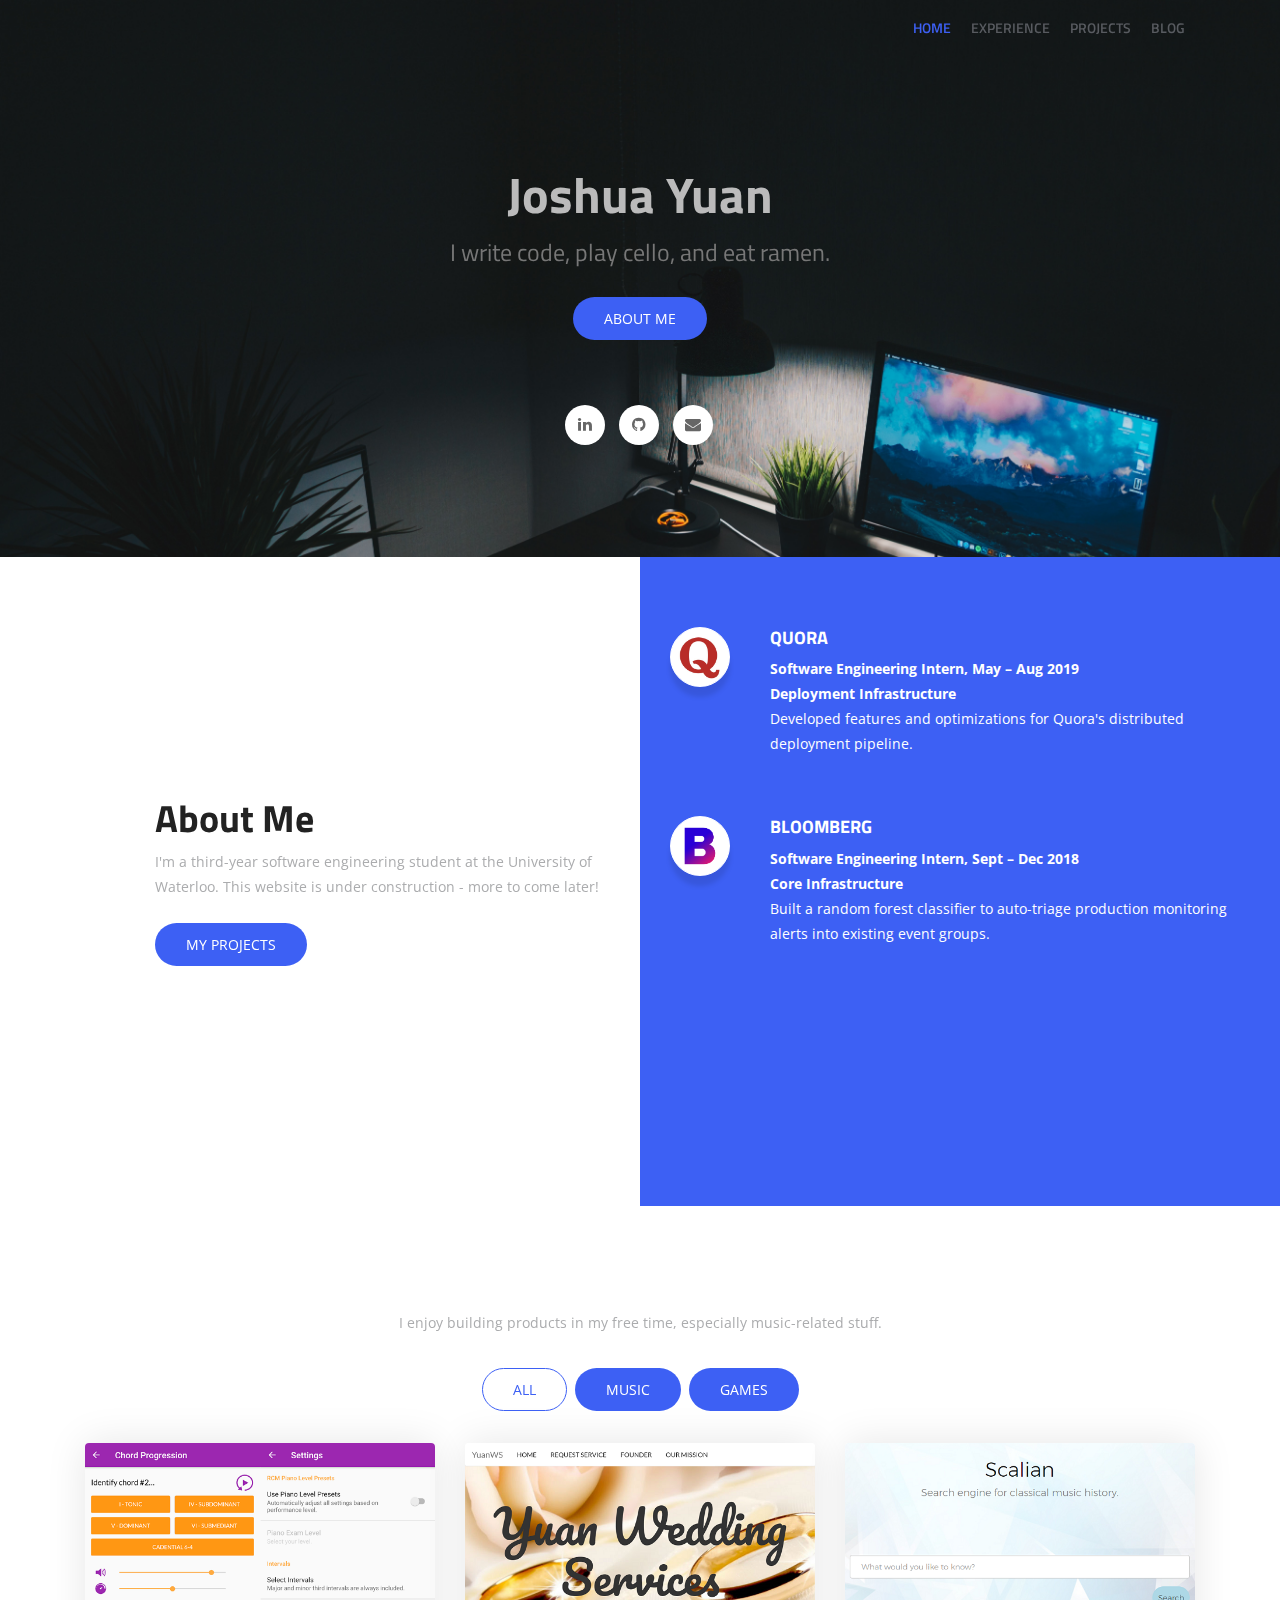
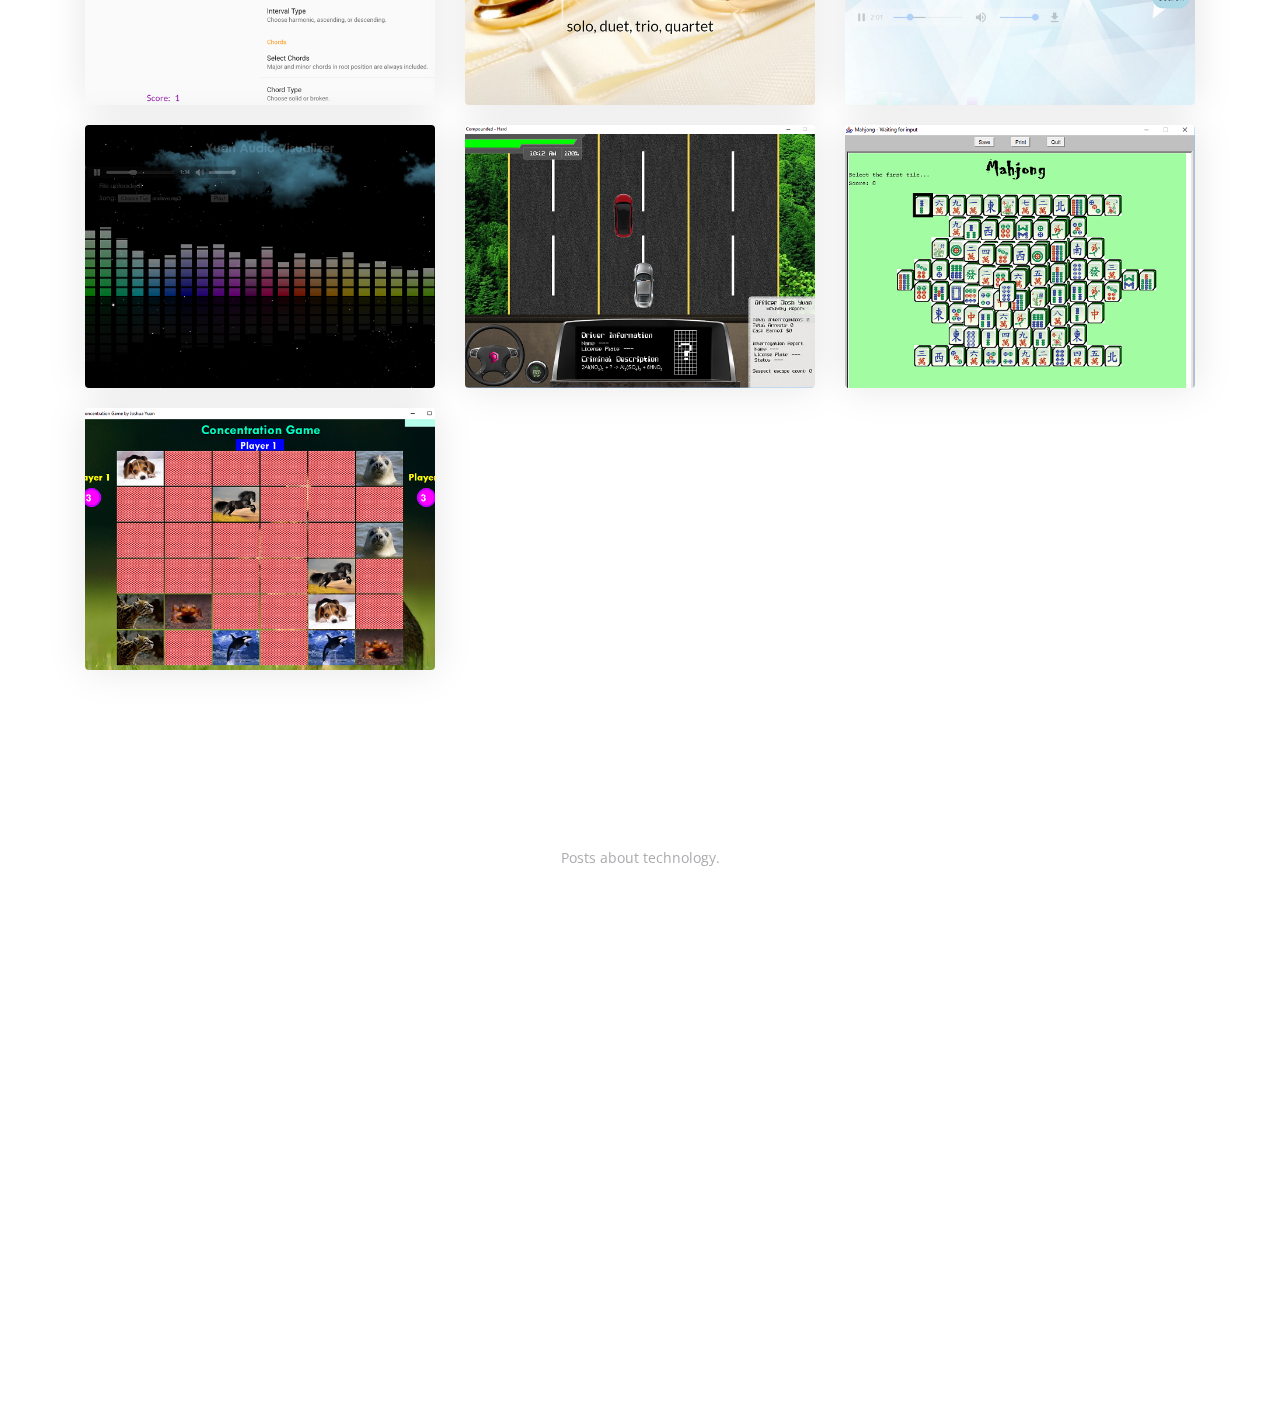
==== commit 13642b7e: "jeremy's changes" ====
--- a/index.html
+++ b/index.html
@@ -75,7 +75,7 @@
               <div class="contents text-center">
                 <div class="wow fadeInUp">
                   <h2 class="head-title">Joshua Yuan</h2>
-                  <h3 id="subtitle">software developer</h3>
+                  <h3 class="subtitle">I write code, play cello, and eat ramen.</h3>
                 </div>
                 <div class="header-button wow fadeInUp" data-wow-delay="0.3s">
                   <a href="#experience" class="btn btn-common">About Me</a>
@@ -91,7 +91,7 @@
                   <div class="social-icon text-center">
                     <a class="linkedin" href="https://www.linkedin.com/in/joshuayuan"><i class="fa fa-linkedin"></i></a>
                     <a class="linkedin" href="https://github.com/joshyuan360"><i class="fa fa-github"></i></a>
-                    <a class="linkedin" href="https://www.facebook.com/yuan.joshua"><i class="fa fa-facebook"></i></a>
+                    <a class="linkedin" href="mailto:joshua.gyuan@gmail.com"><i class="fa fa-envelope"></i></a>
                   </div>
                 </div>
                 <div class="col-lg-4 col-md-5 col-xs-12">
@@ -116,8 +116,8 @@
           <div class="col-lg-6 col-md-12 col-sm-12">
             <div class="text-wrapper">
               <div>
-                <h2 class="title-hl wow fadeInLeft" data-wow-delay="0.3s">I write code, play cello, <br> and eat ramen.</h2>
-                <p class="mb-4">I'm a software engineering student at the University of Waterloo. This website is under construction - more to come later!</p>
+                <h2 class="title-hl wow fadeInLeft" data-wow-delay="0.3s">About Me</h2>
+                <p class="mb-4">I'm a third-year software engineering student at the University of Waterloo. This website is under construction - more to come later!</p>
                 <a href="#projects" class="btn btn-common">My Projects</a>
               </div>
             </div>
--- a/assets/css/main.css
+++ b/assets/css/main.css
@@ -3,15 +3,15 @@
   overflow-x: hidden;
 }
 
-#subtitle {
+.subtitle {
   font-size: 24px;
   margin-bottom: 30px;
-  font-weight: normal;
+  font-weight: 400;
   color: #777;
 }
 
 .company-icon {
-  box-shadow: 7px 7px  rgba(0, 0, 0, 0.1);
+  box-shadow: 0px 10px 5px rgba(0, 0, 0, 0.1);
 }
 
 #quora-icon {
@@ -700,7 +700,7 @@
 #hero-area .contents .head-title {
   /*color: #585b60;*/
   color: #bbb;
-  text-transform: uppercase;
+  /*text-transform: uppercase;*/
   font-size: 50px;
   line-height: 48px;
   font-weight: 700;
--- a/assets/css/responsive.css
+++ b/assets/css/responsive.css
@@ -124,7 +124,7 @@
     padding: 100px 0px 60px 0px;
   }
   #hero-area .contents .head-title {
-    font-size: 20px;
+    font-size: 40px;
     line-height: 36px;
     margin-bottom: 15px;
   }
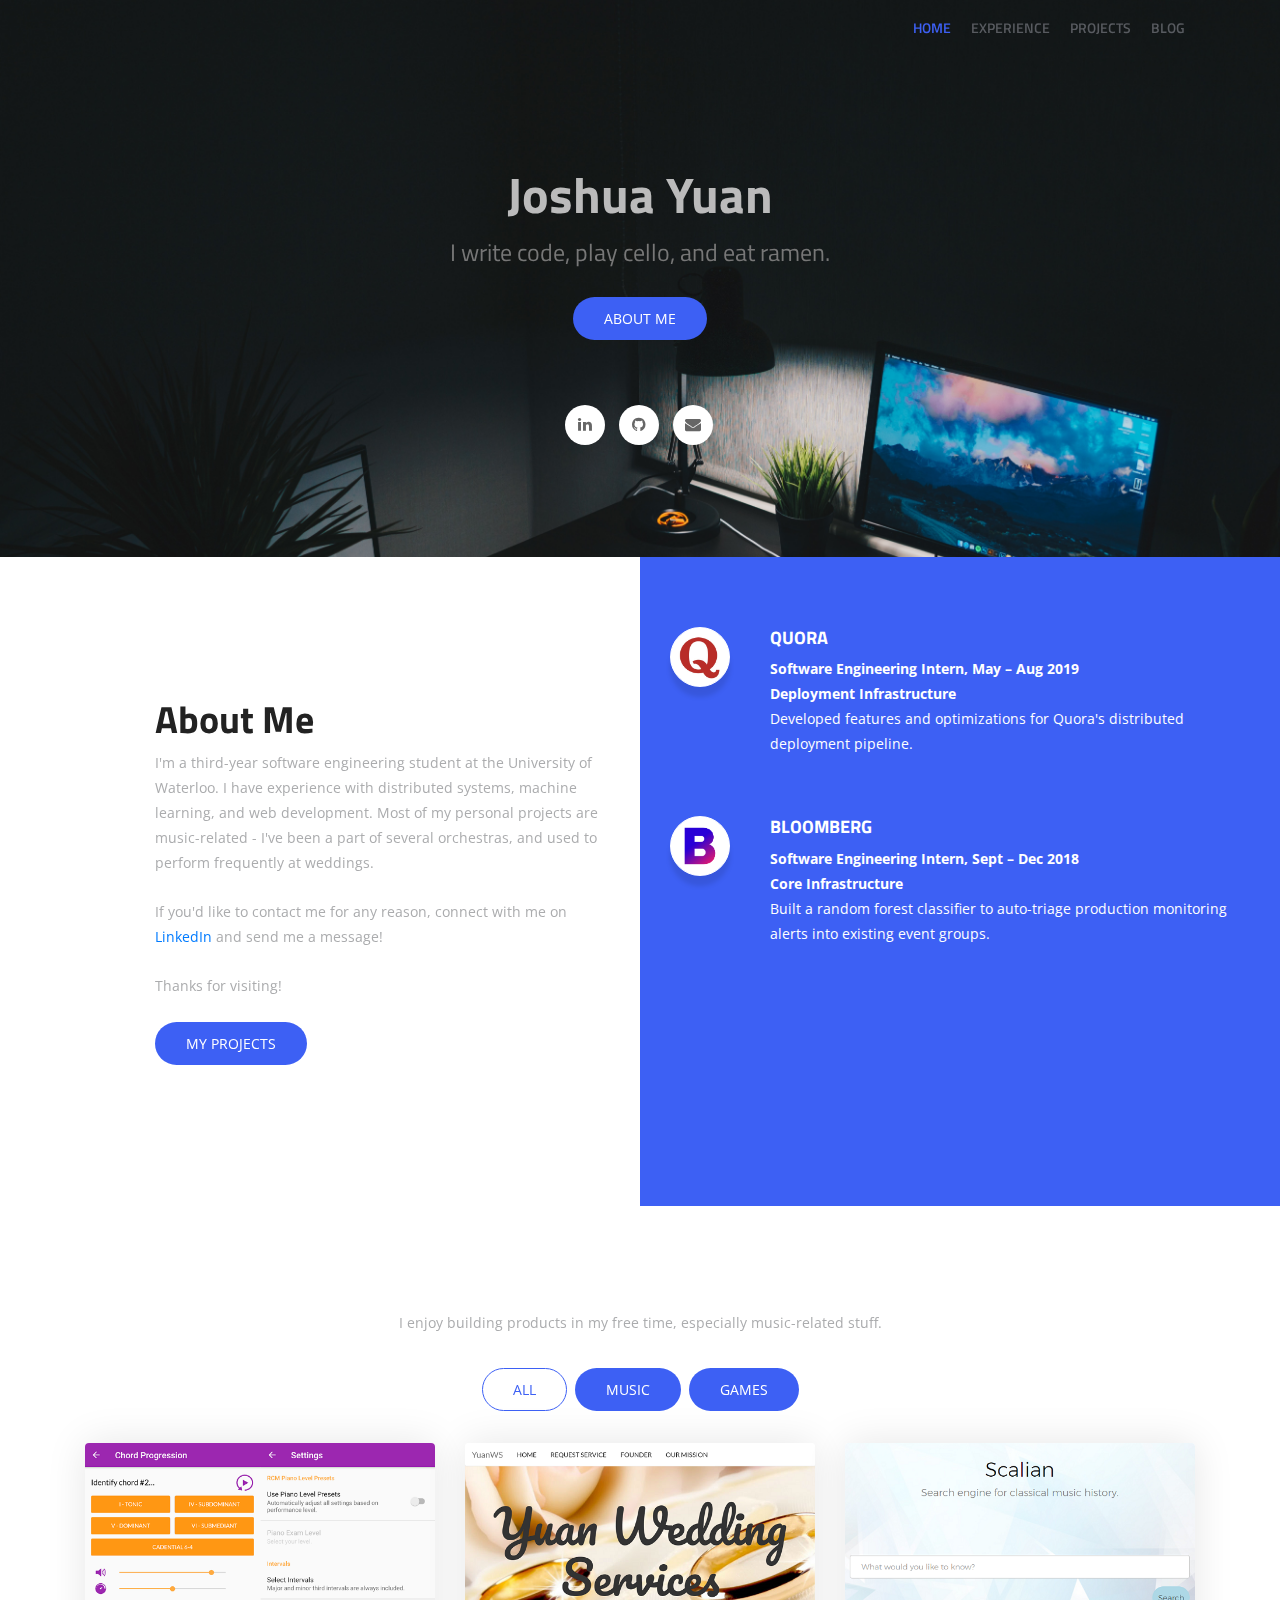
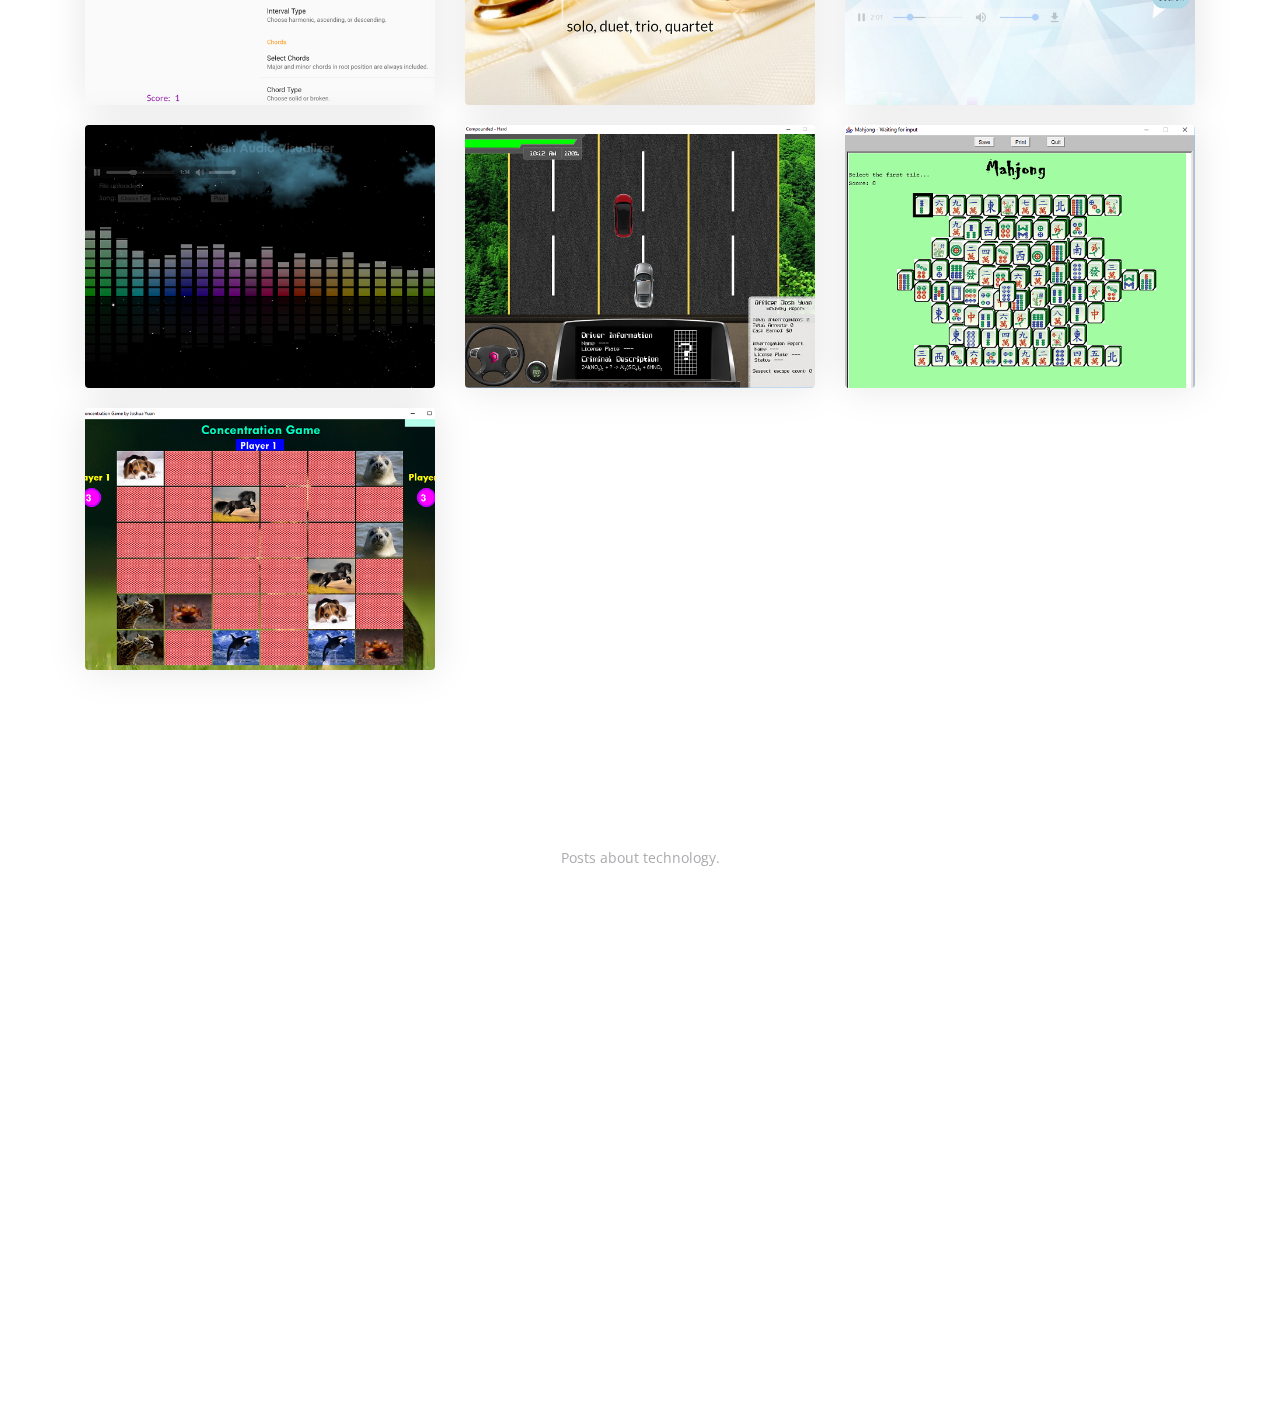
==== commit bf12498b: "add text to about me" ====
--- a/index.html
+++ b/index.html
@@ -117,7 +117,9 @@
             <div class="text-wrapper">
               <div>
                 <h2 class="title-hl wow fadeInLeft" data-wow-delay="0.3s">About Me</h2>
-                <p class="mb-4">I'm a third-year software engineering student at the University of Waterloo. This website is under construction - more to come later!</p>
+                <p class="mb-4">I'm a third-year software engineering student at the University of Waterloo. I have experience with distributed systems, machine learning, and web development. Most of my personal projects are music-related - I've been a part of several orchestras, and used to perform frequently at weddings.
+                <p class="mb-4">If you'd like to contact me for any reason, connect with me on <a href="https://www.linkedin.com/in/joshuayuan">LinkedIn</a> and send me a message!</p>
+                <p class="mb-4">Thanks for visiting!</p>
                 <a href="#projects" class="btn btn-common">My Projects</a>
               </div>
             </div>
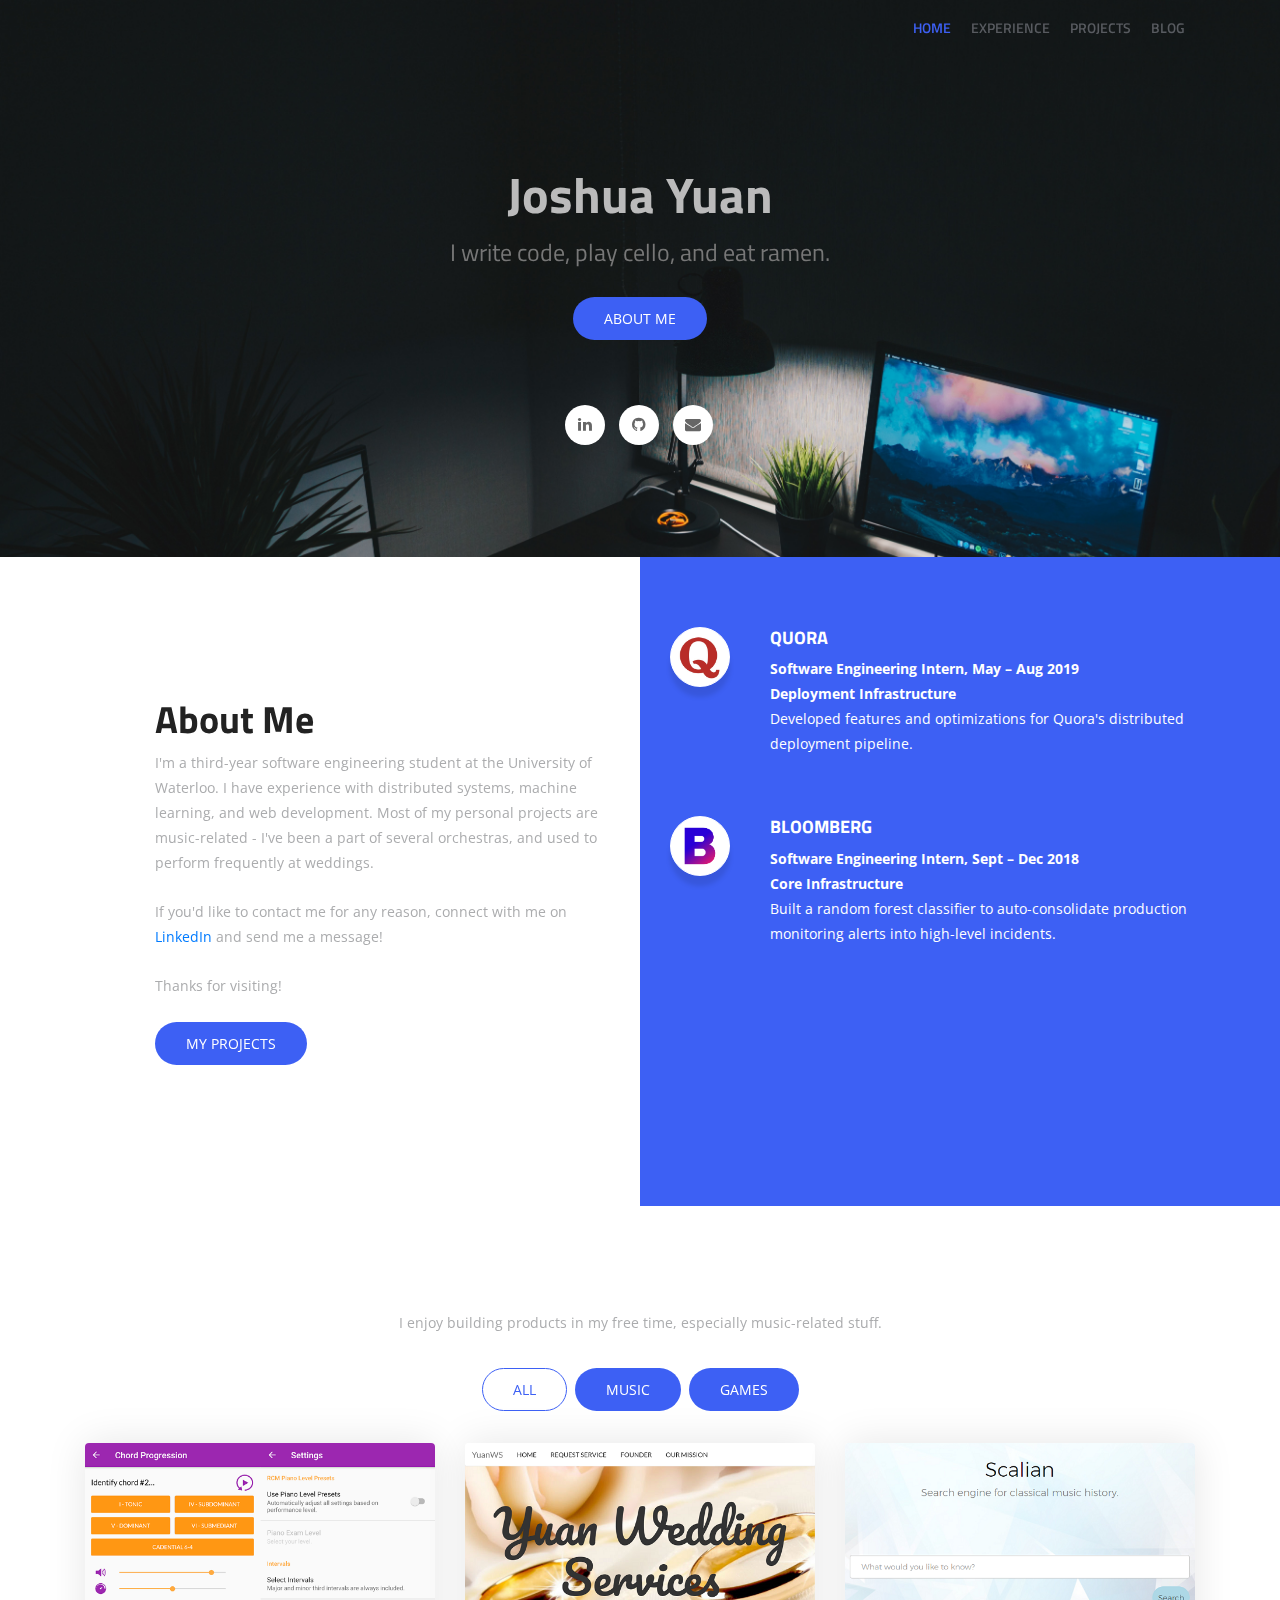
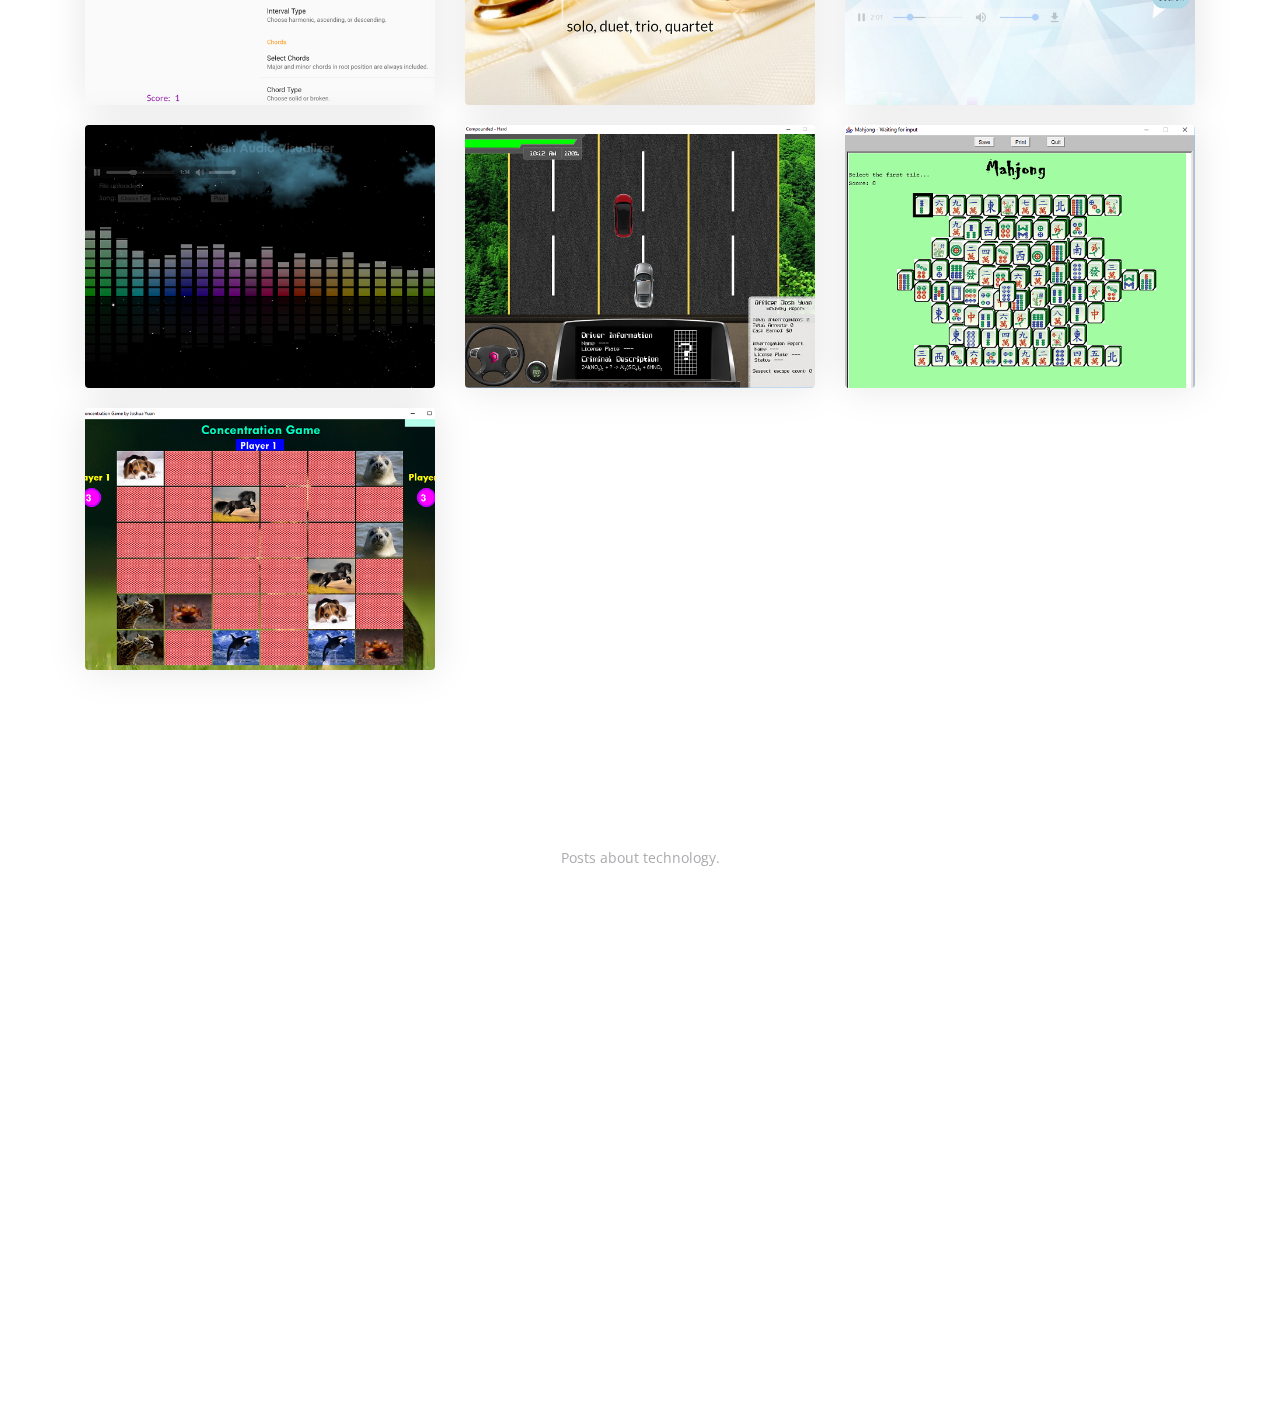
==== commit 2ea9109a: "update description" ====
--- a/index.html
+++ b/index.html
@@ -143,7 +143,7 @@
                   <h3>Bloomberg</h3>
                   <p><b>Software Engineering Intern, Sept – Dec 2018<br>
                   Core Infrastructure</b><br>
-                  <p>Built a random forest classifier to auto-triage production monitoring alerts into existing event groups.</p>
+                  <p>Built a random forest classifier to auto-consolidate production monitoring alerts into high-level incidents.</p>
                 </div>
               </div>
               <div class="feature-item wow fadeInDown" data-wow-duration="1000ms" data-wow-delay="700ms">
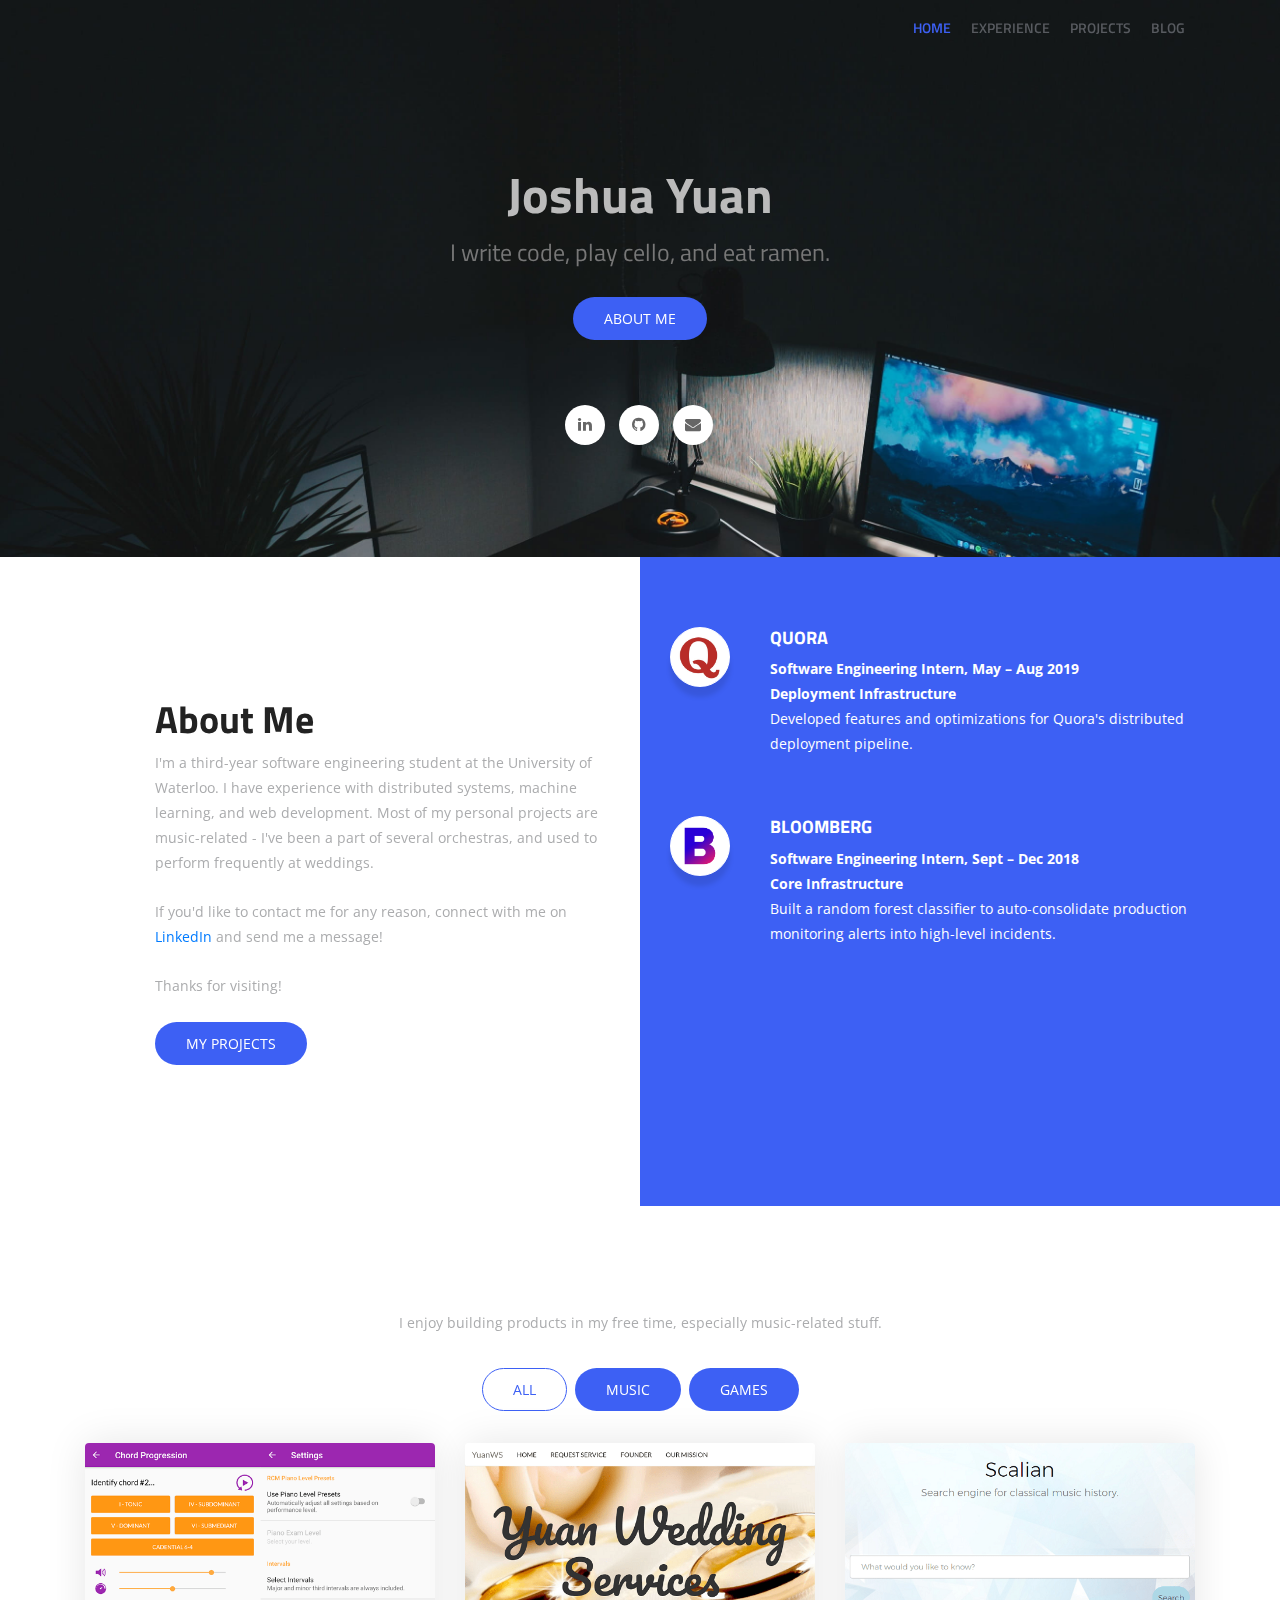
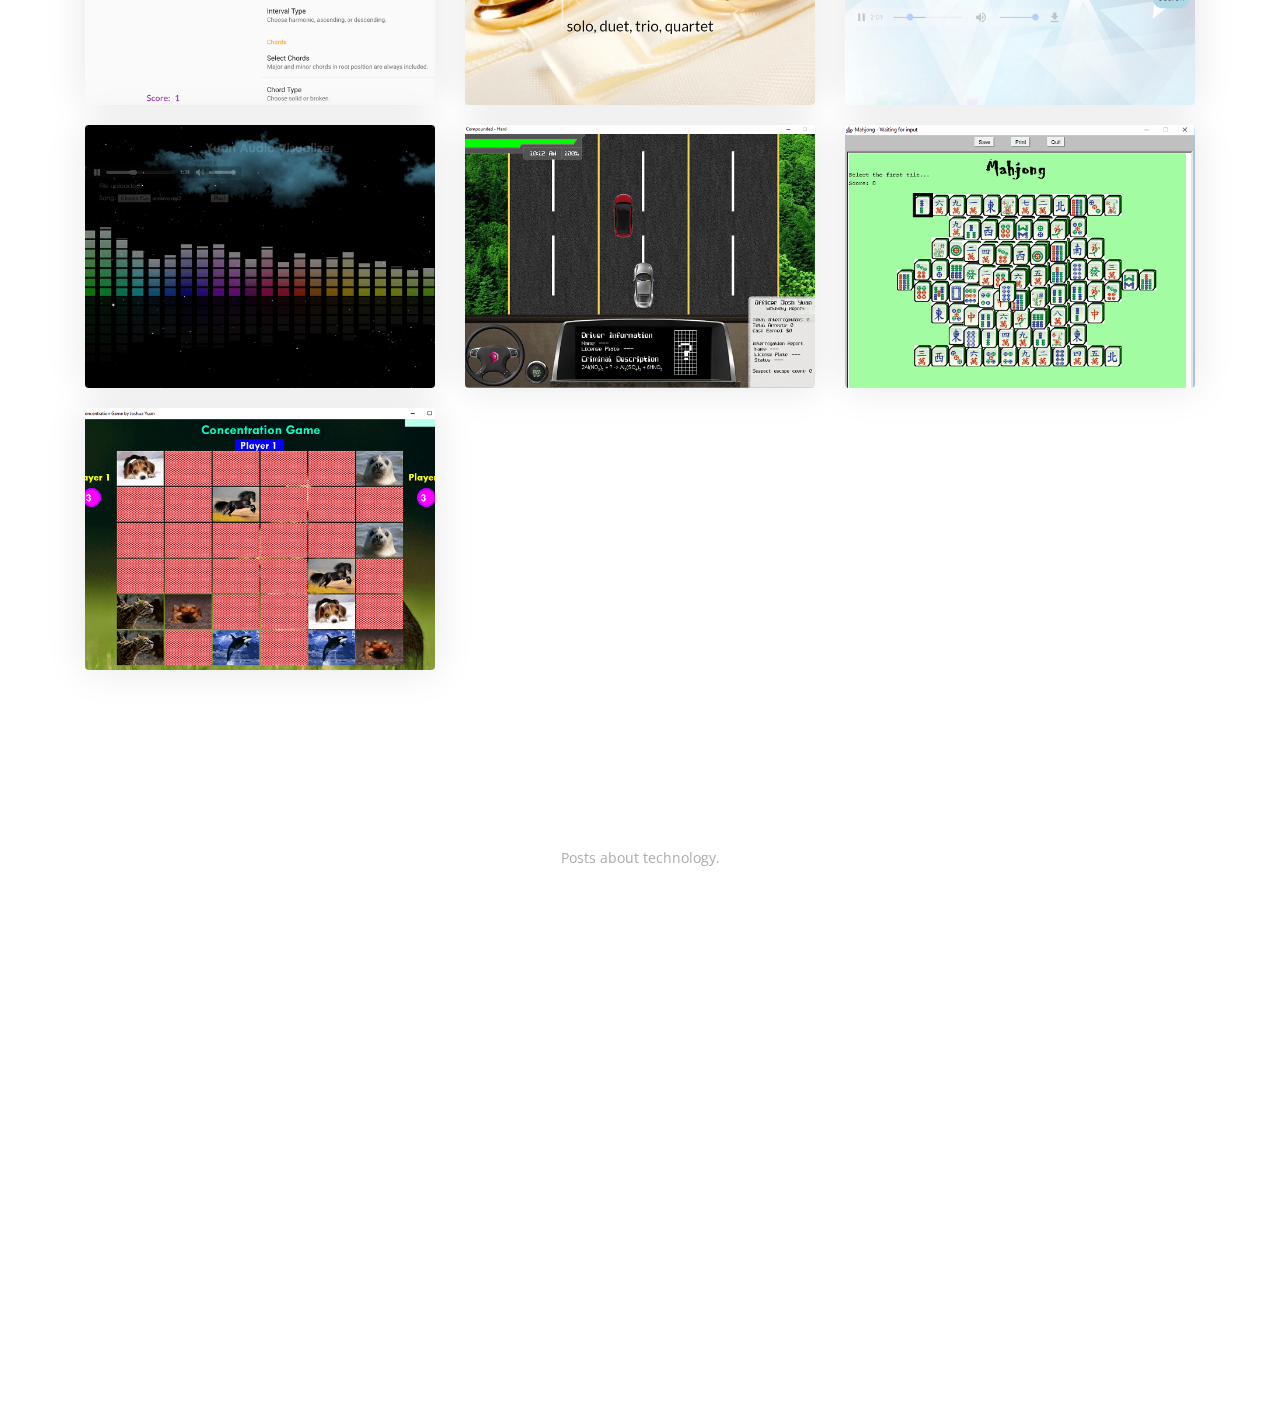
==== commit 0d0dc283: "decrease loading time" ====
--- a/index.html
+++ b/index.html
@@ -405,8 +405,6 @@
     <script src="assets/js/waypoints.min.js"></script>   
     <script src="assets/js/jquery.slicknav.js"></script>
     <script src="assets/js/main.js"></script>
-    <script src="assets/js/form-validator.min.js"></script>
-    <script src="assets/js/contact-form-script.min.js"></script>
       
   </body>
 </html>
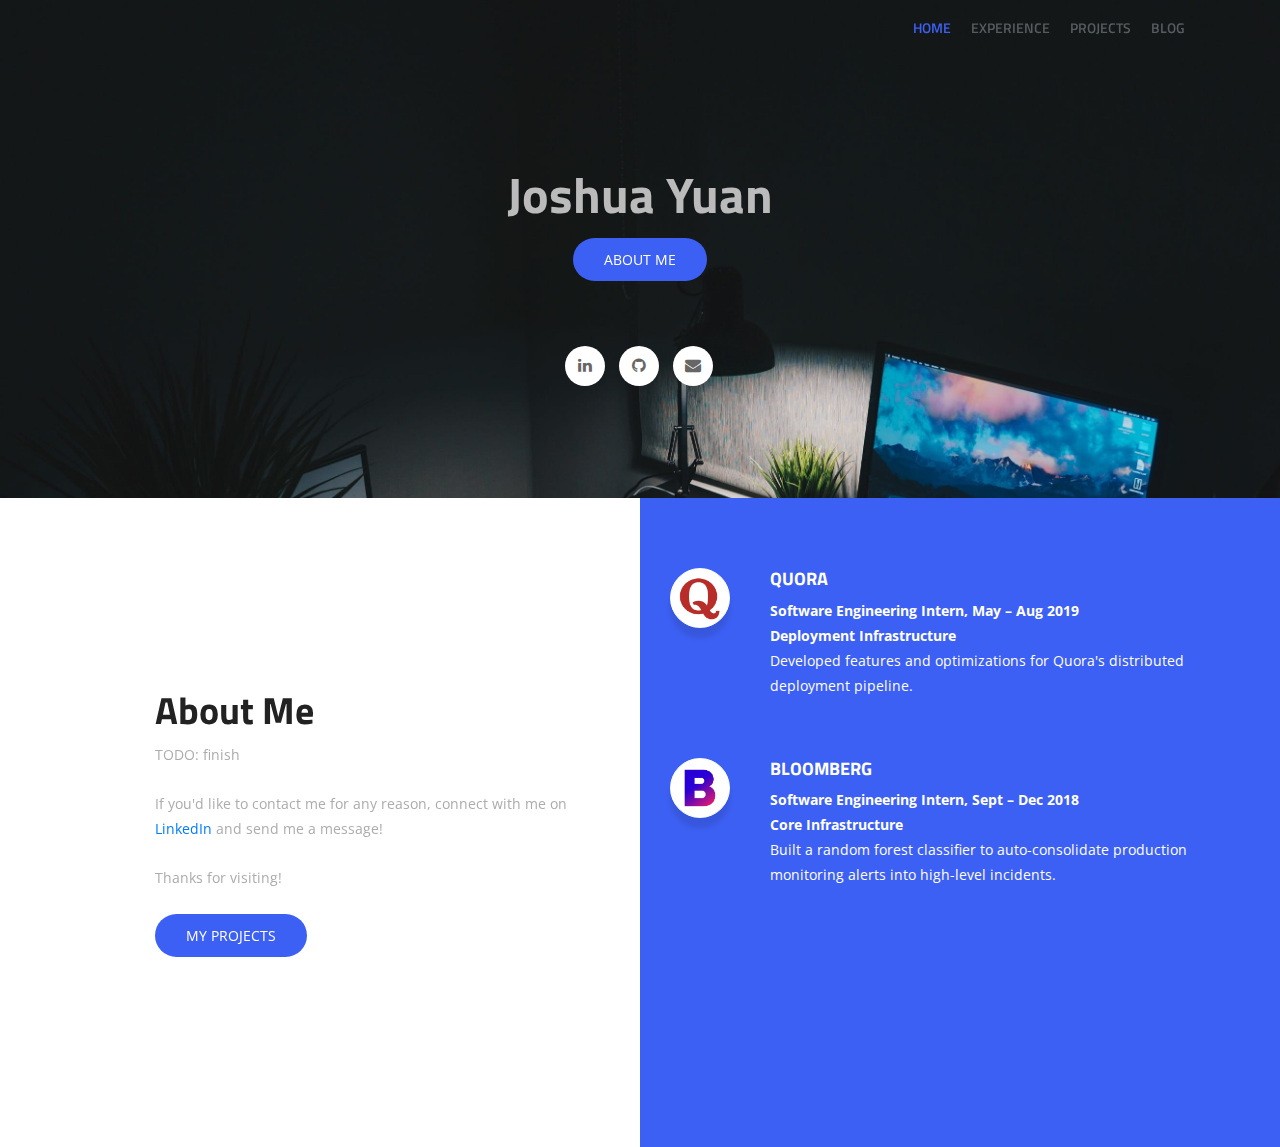
==== commit 290f324f: "test updates" ====
--- a/index.html
+++ b/index.html
@@ -75,7 +75,7 @@
               <div class="contents text-center">
                 <div class="wow fadeInUp">
                   <h2 class="head-title">Joshua Yuan</h2>
-                  <h3 class="subtitle">I write code, play cello, and eat ramen.</h3>
+                  <!-- <h3 class="subtitle">I write code, play cello, and eat ramen.</h3> -->
                 </div>
                 <div class="header-button wow fadeInUp" data-wow-delay="0.3s">
                   <a href="#experience" class="btn btn-common">About Me</a>
@@ -117,7 +117,7 @@
             <div class="text-wrapper">
               <div>
                 <h2 class="title-hl wow fadeInLeft" data-wow-delay="0.3s">About Me</h2>
-                <p class="mb-4">I'm a third-year software engineering student at the University of Waterloo. I have experience with distributed systems, machine learning, and web development. Most of my personal projects are music-related - I've been a part of several orchestras, and used to perform frequently at weddings.
+                <p class="mb-4">TODO: finish
                 <p class="mb-4">If you'd like to contact me for any reason, connect with me on <a href="https://www.linkedin.com/in/joshuayuan">LinkedIn</a> and send me a message!</p>
                 <p class="mb-4">Thanks for visiting!</p>
                 <a href="#projects" class="btn btn-common">My Projects</a>
@@ -162,221 +162,6 @@
       </div>
     </div>
     <!-- Feature Section End -->
-    
-    <!-- Portfolio Section -->
-    <section id="projects" class="section-padding">
-      <!-- Container Starts -->
-      <div class="container">
-        <div class="section-header text-center">
-          <h2 class="section-title wow fadeInDown" data-wow-delay="0.3s">Personal Projects</h2>
-          <p>I enjoy building products in my free time, especially music-related stuff.</p>
-        </div>
-        <div class="row">          
-          <div class="col-md-12">
-            <!-- Portfolio Controller/Buttons -->
-            <div class="controls text-center">
-              <a class="filter active btn btn-common btn-effect" data-filter="all">
-                All 
-              </a>
-              <a class="filter btn btn-common btn-effect" data-filter=".music">
-                Music 
-              </a>
-              <a class="filter btn btn-common btn-effect" data-filter=".games">
-                Games
-              </a>
-            </div>
-            <!-- Portfolio Controller/Buttons Ends-->
-          </div>
-        </div>
-
-        <!-- Portfolio Recent Projects -->
-        <div id="portfolio" class="row">
-          <div class="col-lg-4 col-md-6 col-xs-12 mix music">
-            <div class="portfolio-item">
-              <div class="shot-item">
-                <img src="assets/img/portfolio/eartraining.png" alt="" />  
-                <div class="single-content">
-                  <div class="fancy-table">
-                    <div class="table-cell">
-                      <div class="zoom-icon">
-                        <a class="lightbox" href="assets/img/portfolio/img-1.jpg"></a>
-                      </div>
-                      <a href="https://play.google.com/store/apps/details?id=com.joshuayuan.eartraining">Ear Training</a>
-                      <p>Aural training app for classical musicians with over 23k downloads on Google Play (Android).</p>
-                    </div>
-                  </div>
-                </div>
-              </div>               
-            </div>
-          </div>
-          <div class="col-lg-4 col-md-6 col-xs-12 mix music">
-            <div class="portfolio-item">
-              <div class="shot-item">
-                <img src="assets/img/portfolio/wedding.png" alt="" /> 
-                <div class="single-content">
-                  <div class="fancy-table">
-                    <div class="table-cell">
-                      <div class="zoom-icon">
-                        <a class="lightbox" href="assets/img/portfolio/img-2.jpg"></a>
-                      </div>
-                      <a href="http://weddings.joshuayuan.com/">Wedding Music Services</a>
-                      <p>Connects wedding organizers to live wedding performers across the Greater Toronto Area. Request solo performances, duets, trio, and quartets.</p>
-                    </div>
-                  </div>
-                </div>
-              </div>               
-            </div>
-          </div>
-          <div class="col-lg-4 col-md-6 col-xs-12 mix music">
-            <div class="portfolio-item">
-              <div class="shot-item">
-                <img src="assets/img/portfolio/scalian.png" alt="" />  
-                <div class="single-content">
-                  <div class="fancy-table">
-                    <div class="table-cell">
-                      <div class="zoom-icon">
-                        <a class="lightbox" href="assets/img/portfolio/img-3.jpg"></a>
-                      </div>
-                      <a href="http://history.joshuayuan.com/">Scalian</a>
-                      <p>A search engine for music history that uses natural language processing.</p>
-                    </div>
-                  </div>
-                </div>
-              </div>               
-            </div>
-          </div>
-          <div class="col-lg-4 col-md-6 col-xs-12 mix music">
-            <div class="portfolio-item">
-              <div class="shot-item">
-                <img src="assets/img/portfolio/visualizer.png" alt="" /> 
-                <div class="single-content">
-                  <div class="fancy-table">
-                    <div class="table-cell">
-                      <div class="zoom-icon">
-                        <a class="lightbox" href="assets/img/portfolio/img-4.jpg"></a>
-                      </div>
-                      <a href="http://audiovisualizer.joshuayuan.com/">Audio Visualizer</a>
-                      <p>Upload your favourite song and see real-time animations!</p>
-                    </div>
-                  </div>
-                </div>
-              </div>               
-            </div>
-          </div>
-          <div class="col-lg-4 col-md-6 col-xs-12 mix games">
-            <div class="portfolio-item">
-              <div class="shot-item">
-                <img src="assets/img/portfolio/compounded.png" alt="" />  
-                <div class="single-content">
-                  <div class="fancy-table">
-                    <div class="table-cell">
-                      <div class="zoom-icon">
-                        <a class="lightbox" href="assets/img/portfolio/img-5.jpg"></a>
-                      </div>
-                      <a href="https://www.dropbox.com/s/d13jefhcqn0vv1t/Compounded.zip?dl=0">Compounded</a>
-                      <p>Desktop car racing game designed to help high school students learn chemistry concepts.</p>
-                    </div>
-                  </div>
-                </div>
-              </div>               
-            </div>
-          </div>
-          <div class="col-lg-4 col-md-6 col-xs-12 mix games">
-            <div class="portfolio-item">
-              <div class="shot-item">
-                <img src="assets/img/portfolio/mahjong.png" alt="" />  
-                <div class="single-content">
-                  <div class="fancy-table">
-                    <div class="table-cell">
-                      <div class="zoom-icon">
-                        <a class="lightbox" href="assets/img/portfolio/img-6.jpg"></a>
-                      </div>
-                      <a href="http://www.joshuayuan.com/software/Mahjong.zip">Mahjong Solitaire</a>
-                      <p>A puzzle game based on a classic Chinese game for four persons.</p>
-                    </div>
-                  </div>
-                </div>
-              </div>               
-            </div>
-          </div>
-          <div class="col-lg-4 col-md-6 col-xs-12 mix games">
-            <div class="portfolio-item">
-              <div class="shot-item">
-                <img src="assets/img/portfolio/concentration.png" alt="" />  
-                <div class="single-content">
-                  <div class="fancy-table">
-                    <div class="table-cell">
-                      <div class="zoom-icon">
-                        <a class="lightbox" href="assets/img/portfolio/img-6.jpg"></a>
-                      </div>
-                      <a href="http://www.joshuayuan.com/software/ConcentrationGame.zip">Concentration</a>
-                      <p>Try to flip two cards with the same animal - challenge your memory!</p>
-                    </div>
-                  </div>
-                </div>
-              </div>               
-            </div>
-          </div>
-        </div>
-      </div>
-      <!-- Container Ends -->
-    </section>
-    <!-- Portfolio Section Ends --> 
-
-    <!-- Blog Section -->
-    <section id="blog" class="section-padding">
-      <!-- Container Starts -->
-      <div class="container">
-        <div class="section-header text-center">
-          <h2 class="section-title wow fadeInDown" data-wow-delay="0.3s">Latest Blog</h2>
-          <p>Posts about technology.</p>
-        </div>
-        <div class="row">
-          <div class="col-lg-4 col-md-6 col-sm-12 col-xs-12 blog-item">
-            <!-- Blog Item Starts -->
-            <div class="blog-item-wrapper wow fadeInLeft" data-wow-delay="0.3s">
-              <div class="blog-item-img">
-                <a href="http://blog.joshuayuan.com/2018/12/09/tax-engine-componentization-@-shopify.html">
-                  <img src="assets/img/blog/img3.jpg" alt="">
-                </a>                
-              </div>
-              <div class="blog-item-text"> 
-                <h3>
-                <a href="http://blog.joshuayuan.com/2018/12/09/tax-engine-componentization-@-shopify.html">Tax Engine Componentization @ Shopify</a>
-                </h3>
-                <p>
-                The engineering decisions made by Shopify’s tax team during their search for the best way to decouple the new tax engine with its consumers.
-                </p>
-                <a href="http://blog.joshuayuan.com/2018/12/09/tax-engine-componentization-@-shopify.html" class="btn btn-common btn-rm">Read More</a>
-              </div>
-            </div>
-            <!-- Blog Item Wrapper Ends-->
-          </div>
-
-          <div class="col-lg-4 col-md-6 col-sm-12 col-xs-12 blog-item">
-            <!-- Blog Item Starts -->
-            <div class="blog-item-wrapper wow fadeInUp" data-wow-delay="0.6s">
-              <div class="blog-item-img">
-                <a href="#">
-                  <img src="assets/img/blog/img2.jpg" alt="">
-                </a>                
-              </div>
-              <div class="blog-item-text"> 
-                <h3>
-                <a href="#">Improving Continuous Deployment Efficiency @ Quora</a>
-                </h3>
-                <p>
-                Engineering tradeoffs, optimization tradeoffs, increasing parallelism. 
-                </p>
-                <a href="#" class="btn btn-common btn-rm">Coming Soon</a>
-              </div>
-            </div>
-            <!-- Blog Item Wrapper Ends-->
-          </div>
-        </div>
-      </div>
-    </section>
-    <!-- blog Section End -->
 
     <!-- Go to Top Link -->
     <a href="#" class="back-to-top">
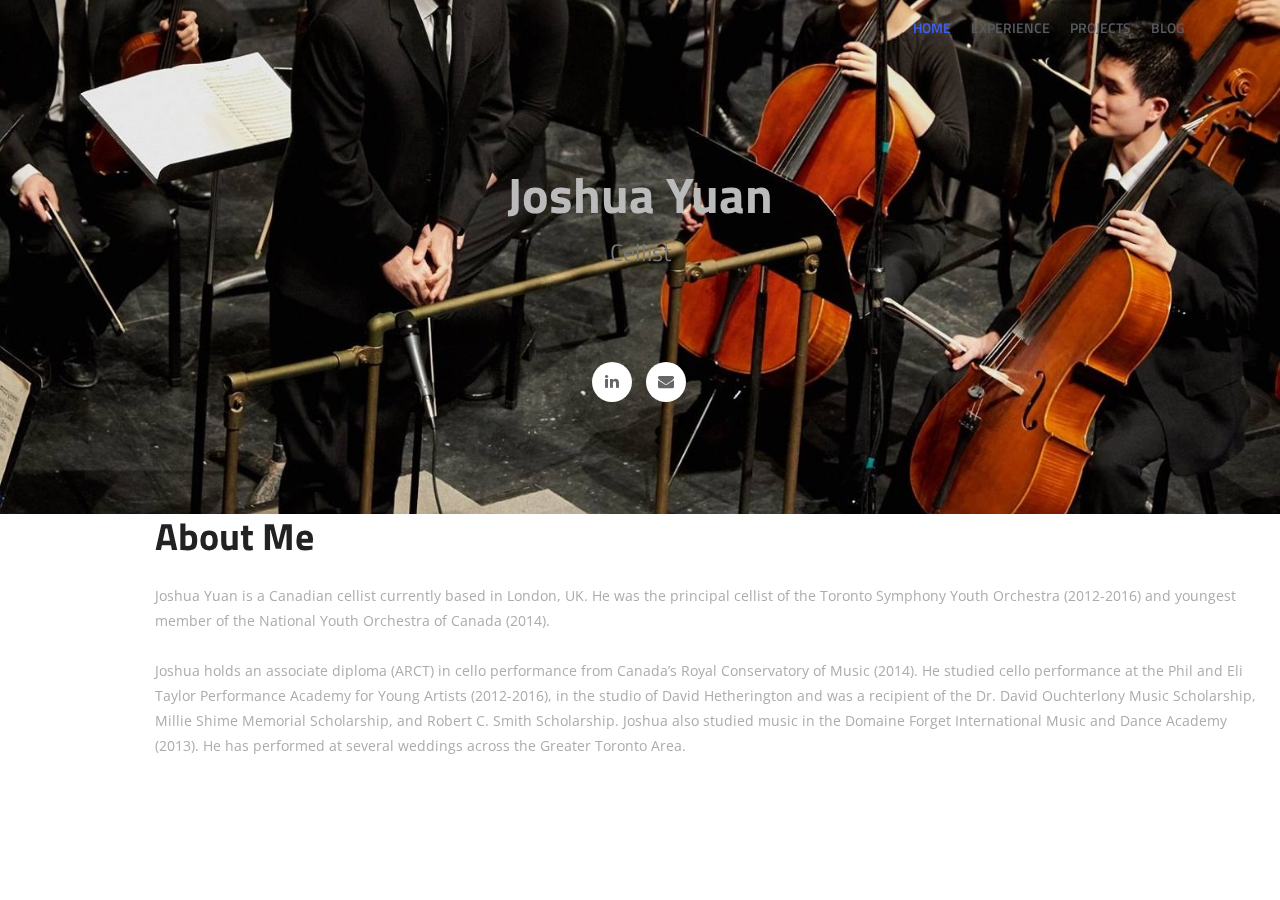
==== commit 827747e4: "include latest info" ====
--- a/index.html
+++ b/index.html
@@ -75,11 +75,12 @@
               <div class="contents text-center">
                 <div class="wow fadeInUp">
                   <h2 class="head-title">Joshua Yuan</h2>
-                  <!-- <h3 class="subtitle">I write code, play cello, and eat ramen.</h3> -->
+                   <h3 class="subtitle">Cellist
+                  </h3>
                 </div>
-                <div class="header-button wow fadeInUp" data-wow-delay="0.3s">
+<!--                 <div class="header-button wow fadeInUp" data-wow-delay="0.3s">
                   <a href="#experience" class="btn btn-common">About Me</a>
-                </div>
+                </div> -->
               </div>
               <div class="row">
                 <div class="col-lg-4 col-md-3 col-xs-12">
@@ -90,7 +91,7 @@
                 <div class="col-lg-4 col-md-4 col-xs-12">     
                   <div class="social-icon text-center">
                     <a class="linkedin" href="https://www.linkedin.com/in/joshuayuan"><i class="fa fa-linkedin"></i></a>
-                    <a class="linkedin" href="https://github.com/joshyuan360"><i class="fa fa-github"></i></a>
+                    <!-- <a class="linkedin" href="https://github.com/joshyuan360"><i class="fa fa-github"></i></a> -->
                     <a class="linkedin" href="mailto:joshua.gyuan@gmail.com"><i class="fa fa-envelope"></i></a>
                   </div>
                 </div>
@@ -113,18 +114,18 @@
     <div id="experience">
       <div class="container-fluid">
         <div class="row">
-          <div class="col-lg-6 col-md-12 col-sm-12">
+          <div class="col-lg-12 col-md-12 col-sm-12">
             <div class="text-wrapper">
               <div>
                 <h2 class="title-hl wow fadeInLeft" data-wow-delay="0.3s">About Me</h2>
-                <p class="mb-4">TODO: finish
-                <p class="mb-4">If you'd like to contact me for any reason, connect with me on <a href="https://www.linkedin.com/in/joshuayuan">LinkedIn</a> and send me a message!</p>
-                <p class="mb-4">Thanks for visiting!</p>
-                <a href="#projects" class="btn btn-common">My Projects</a>
+                <p class="mb-4"><p>Joshua Yuan is a Canadian cellist currently based in London, UK. He was the principal cellist of the Toronto Symphony Youth Orchestra (2012-2016) and youngest member of the National Youth Orchestra of Canada (2014).</p></br>
+                <p>Joshua holds an associate diploma (ARCT) in cello performance from Canada’s Royal Conservatory of Music (2014). He studied cello performance at the Phil and Eli Taylor Performance Academy for Young Artists (2012-2016), in the studio of David Hetherington and was a recipient of the Dr. David Ouchterlony Music Scholarship, Millie Shime Memorial Scholarship, and Robert C. Smith Scholarship. Joshua also studied music in the Domaine Forget International Music and Dance Academy (2013). He has performed at several weddings across the Greater Toronto Area.</p></br>
+<!--                 <p class="mb-4">Thanks for visiting!</p>
+                <a href="#projects" class="btn btn-common">My Projects</a> -->
               </div>
             </div>
           </div>
-          <div class="col-lg-6 col-md-12 col-sm-12 padding-none feature-bg">
+          <!-- <div class="col-lg-6 col-md-12 col-sm-12 padding-none feature-bg">
             <div class="feature-thumb">
               <div class="feature-item wow fadeInDown" data-wow-duration="1000ms" data-wow-delay="300ms">
                 <div class="icon company-icon" id="quora-icon">
@@ -157,7 +158,7 @@
                 </div>
               </div>
             </div>
-          </div>
+          </div> -->
         </div>
       </div>
     </div>
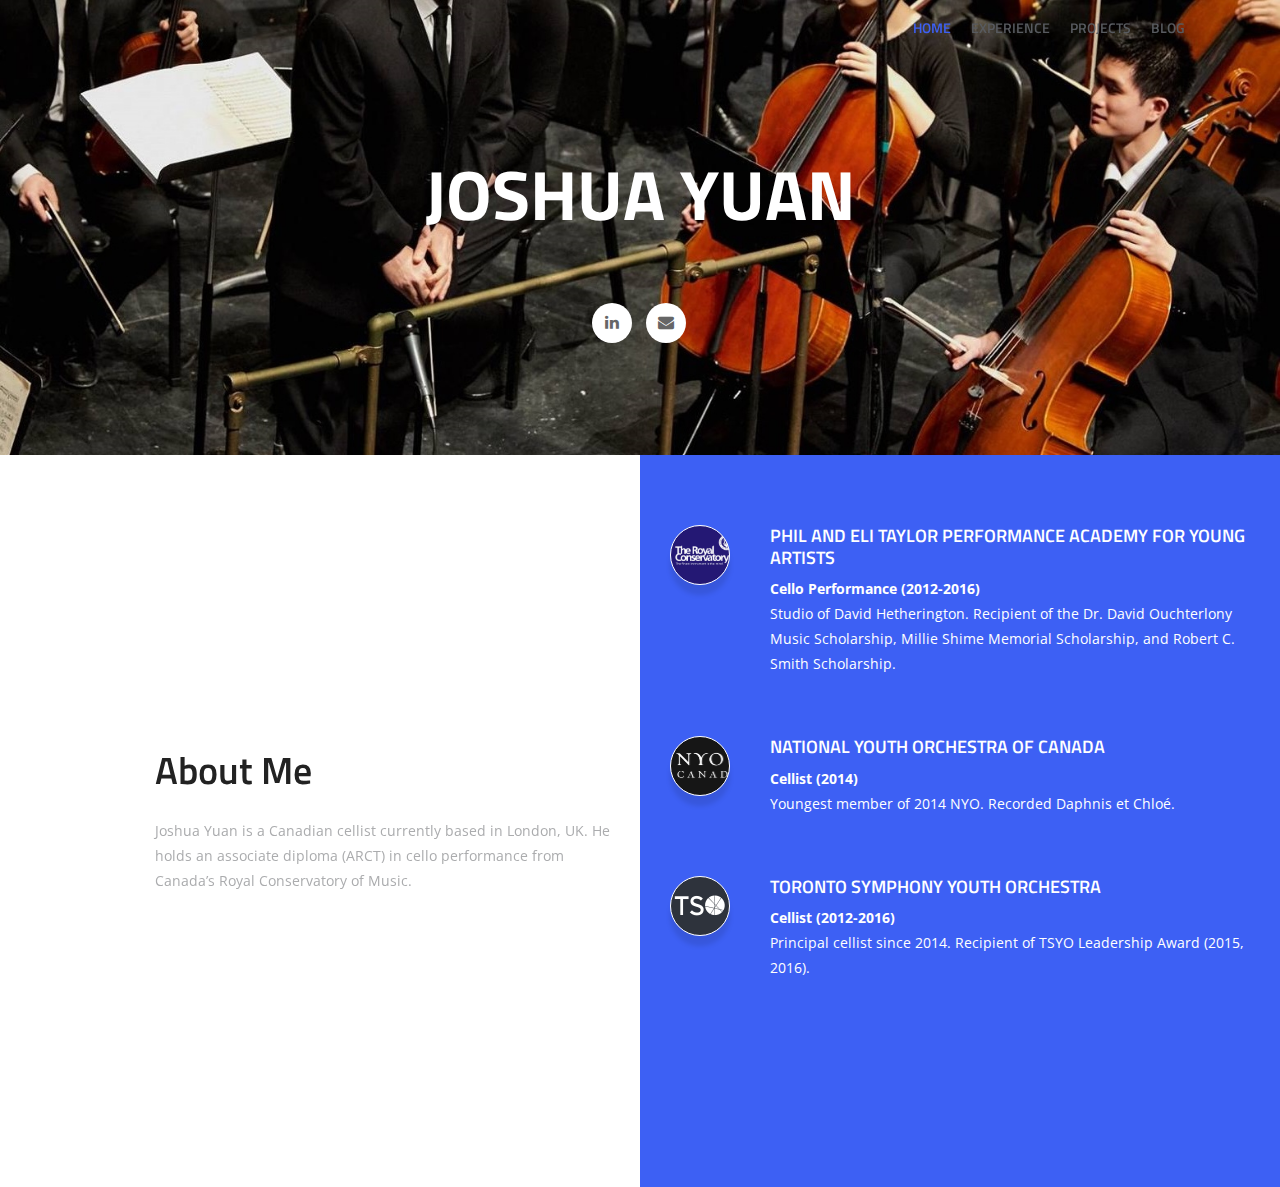
==== commit fff40b59: "more updates" ====
--- a/index.html
+++ b/index.html
@@ -75,8 +75,8 @@
               <div class="contents text-center">
                 <div class="wow fadeInUp">
                   <h2 class="head-title">Joshua Yuan</h2>
-                   <h3 class="subtitle">Cellist
-                  </h3>
+                   <!-- <h3 class="subtitle">Cellist
+                  </h3> -->
                 </div>
 <!--                 <div class="header-button wow fadeInUp" data-wow-delay="0.3s">
                   <a href="#experience" class="btn btn-common">About Me</a>
@@ -114,51 +114,56 @@
     <div id="experience">
       <div class="container-fluid">
         <div class="row">
-          <div class="col-lg-12 col-md-12 col-sm-12">
+          <div class="col-lg-6 col-md-12 col-sm-12">
             <div class="text-wrapper">
               <div>
                 <h2 class="title-hl wow fadeInLeft" data-wow-delay="0.3s">About Me</h2>
-                <p class="mb-4"><p>Joshua Yuan is a Canadian cellist currently based in London, UK. He was the principal cellist of the Toronto Symphony Youth Orchestra (2012-2016) and youngest member of the National Youth Orchestra of Canada (2014).</p></br>
-                <p>Joshua holds an associate diploma (ARCT) in cello performance from Canada’s Royal Conservatory of Music (2014). He studied cello performance at the Phil and Eli Taylor Performance Academy for Young Artists (2012-2016), in the studio of David Hetherington and was a recipient of the Dr. David Ouchterlony Music Scholarship, Millie Shime Memorial Scholarship, and Robert C. Smith Scholarship. Joshua also studied music in the Domaine Forget International Music and Dance Academy (2013). He has performed at several weddings across the Greater Toronto Area.</p></br>
+                <p class="mb-4"><p>Joshua Yuan is a Canadian cellist currently based in London, UK. He holds an associate diploma (ARCT) in cello performance from Canada’s Royal Conservatory of Music.
 <!--                 <p class="mb-4">Thanks for visiting!</p>
                 <a href="#projects" class="btn btn-common">My Projects</a> -->
               </div>
             </div>
           </div>
-          <!-- <div class="col-lg-6 col-md-12 col-sm-12 padding-none feature-bg">
+          <div class="col-lg-6 col-md-12 col-sm-12 padding-none feature-bg">
             <div class="feature-thumb">
               <div class="feature-item wow fadeInDown" data-wow-duration="1000ms" data-wow-delay="300ms">
-                <div class="icon company-icon" id="quora-icon">
-                </div>
-                <div class="feature-content">
-                  <h3>Quora</h3>
-                  <p><b>Software Engineering Intern, May – Aug 2019<br>
-                  Deployment Infrastructure</b><br>
-                  Developed features and optimizations for Quora's distributed deployment pipeline.</p>
+                <div class="icon company-icon" id="rcm-icon">
+                </div>
+                <div class="feature-content">
+                  <h3>Phil and Eli Taylor Performance Academy for Young Artists</h3>
+                  <p><b>Cello Performance (2012-2016)</b><br>
+                  <p>Studio of David Hetherington. Recipient of the Dr. David Ouchterlony Music Scholarship, Millie Shime Memorial Scholarship, and Robert C. Smith Scholarship.</p>
                 </div>
               </div>
               <div class="feature-item wow fadeInDown" data-wow-duration="1000ms" data-wow-delay="500ms">
-                <div class="icon company-icon" id="bloomberg-icon">
-                </div>
-                <div class="feature-content">
-                  <h3>Bloomberg</h3>
-                  <p><b>Software Engineering Intern, Sept – Dec 2018<br>
-                  Core Infrastructure</b><br>
-                  <p>Built a random forest classifier to auto-consolidate production monitoring alerts into high-level incidents.</p>
+                <div class="icon company-icon" id="nyo-icon">
+                </div>
+                <div class="feature-content">
+                  <h3>National Youth Orchestra of Canada</h3>
+                  <p><b>Cellist (2014)</b><br>
+                  <p>Youngest member of 2014 NYO. Recorded Daphnis et Chloé.</p>
                 </div>
               </div>
               <div class="feature-item wow fadeInDown" data-wow-duration="1000ms" data-wow-delay="700ms">
-                <div class="icon company-icon" id="shopify-icon">
-                </div>
-                <div class="feature-content">
-                  <h3>Shopify</h3>
-                  <p><b>Software Engineering Intern, Jan – Apr 2018<br>
-                  Merchant Globalization</b><br>
-                  <p>Created a background web service that detects and logs tax miscalculations during checkout.</p>
+                <div class="icon company-icon" id="tsyo-icon">
+                </div>
+                <div class="feature-content">
+                  <h3>Toronto Symphony Youth Orchestra</h3>
+                  <p><b>Cellist (2012-2016)</b><br>
+                  <p>Principal cellist since 2014. Recipient of TSYO Leadership Award (2015, 2016).</p>
+                </div>
+              </div>
+              <div class="feature-item wow fadeInDown" data-wow-duration="1000ms" data-wow-delay="700ms">
+                <div class="icon company-icon" id="domaine-icon">
+                </div>
+                <div class="feature-content">
+                  <h3>Domaine Forget International Music and Dance Academy</h3>
+                  <p><b>Cello Performance (2013)</b><br>
+                  <!-- <p>Section leader since 2014. Two-time recipient of TSYO Leadership Award ('15, '16).</p> -->
                 </div>
               </div>
             </div>
-          </div> -->
+          </div>
         </div>
       </div>
     </div>
--- a/assets/css/main.css
+++ b/assets/css/main.css
@@ -4,28 +4,33 @@
 }
 
 .subtitle {
-  font-size: 24px;
+  font-size: 32px;
   margin-bottom: 30px;
-  font-weight: 400;
-  color: #777;
+  font-weight: 700;
+  color: #fff;
 }
 
 .company-icon {
   box-shadow: 0px 10px 5px rgba(0, 0, 0, 0.1);
 }
 
-#quora-icon {
-  background-image: url('../img/logo/quora.png');
+#tsyo-icon {
+  background-image: url('../img/logo/tsyo.png');
   background-size: cover;
 }
 
-#bloomberg-icon {
-  background-image: url('../img/logo/bloomberg.png');
+#nyo-icon {
+  background-image: url('../img/logo/nyo.png');
   background-size: cover;
 }
 
-#shopify-icon {
-  background-image: url('../img/logo/shopify.png');
+#rcm-icon {
+  background-image: url('../img/logo/rcm.png');
+  background-size: cover;
+}
+
+#domaine-icon {
+  background-image: url('../img/logo/domaine.png');
   background-size: cover;
 }
 
@@ -48,7 +53,7 @@
 h1, h2, h3, h4 {
   font-size: 38px;
   color: #222222;
-  font-weight: 700;
+  font-weight: 600;
   font-family: 'Titillium Web', sans-serif;
 }
 
@@ -698,10 +703,10 @@
 }
 
 #hero-area .contents .head-title {
-  /*color: #585b60;*/
-  color: #bbb;
-  /*text-transform: uppercase;*/
-  font-size: 50px;
+/*  color: #585b60;*/
+  color: #fff;
+  text-transform: uppercase;
+  font-size: 70px;
   line-height: 48px;
   font-weight: 700;
   margin-bottom: 20px;
